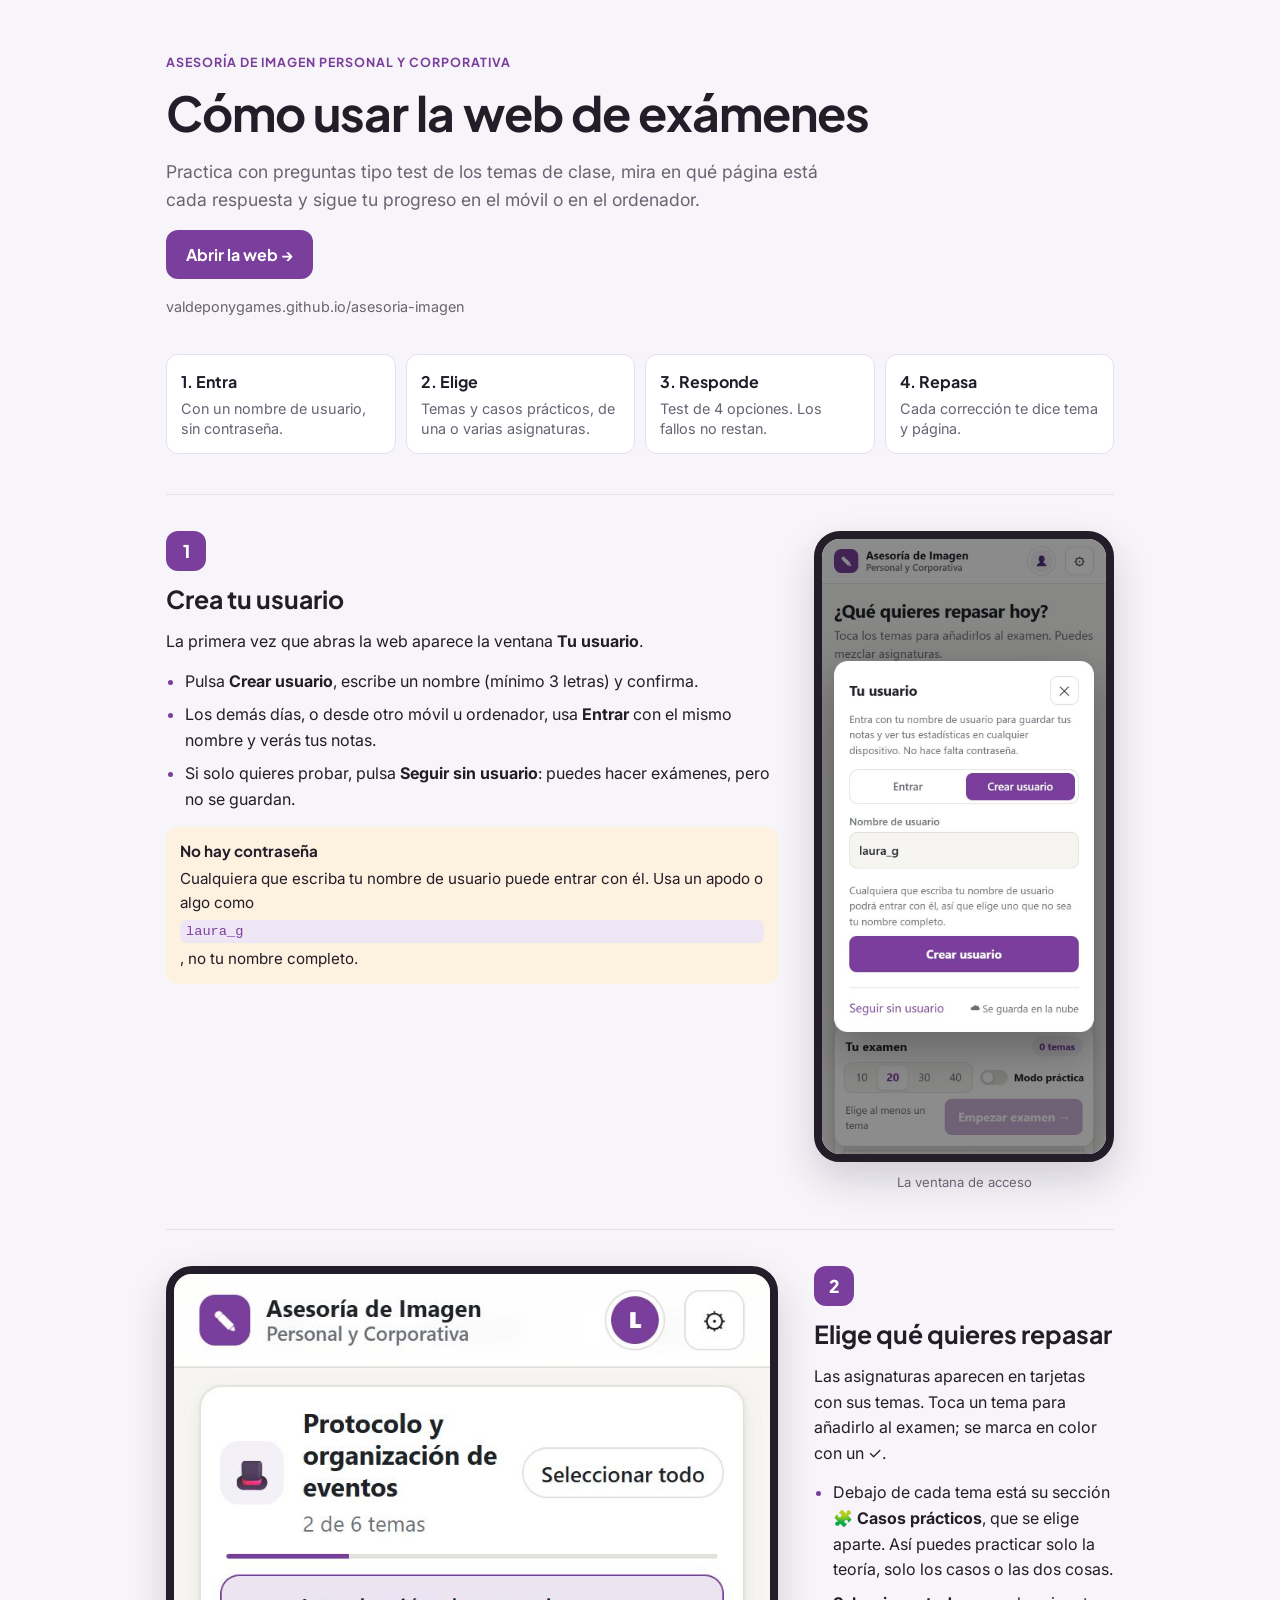
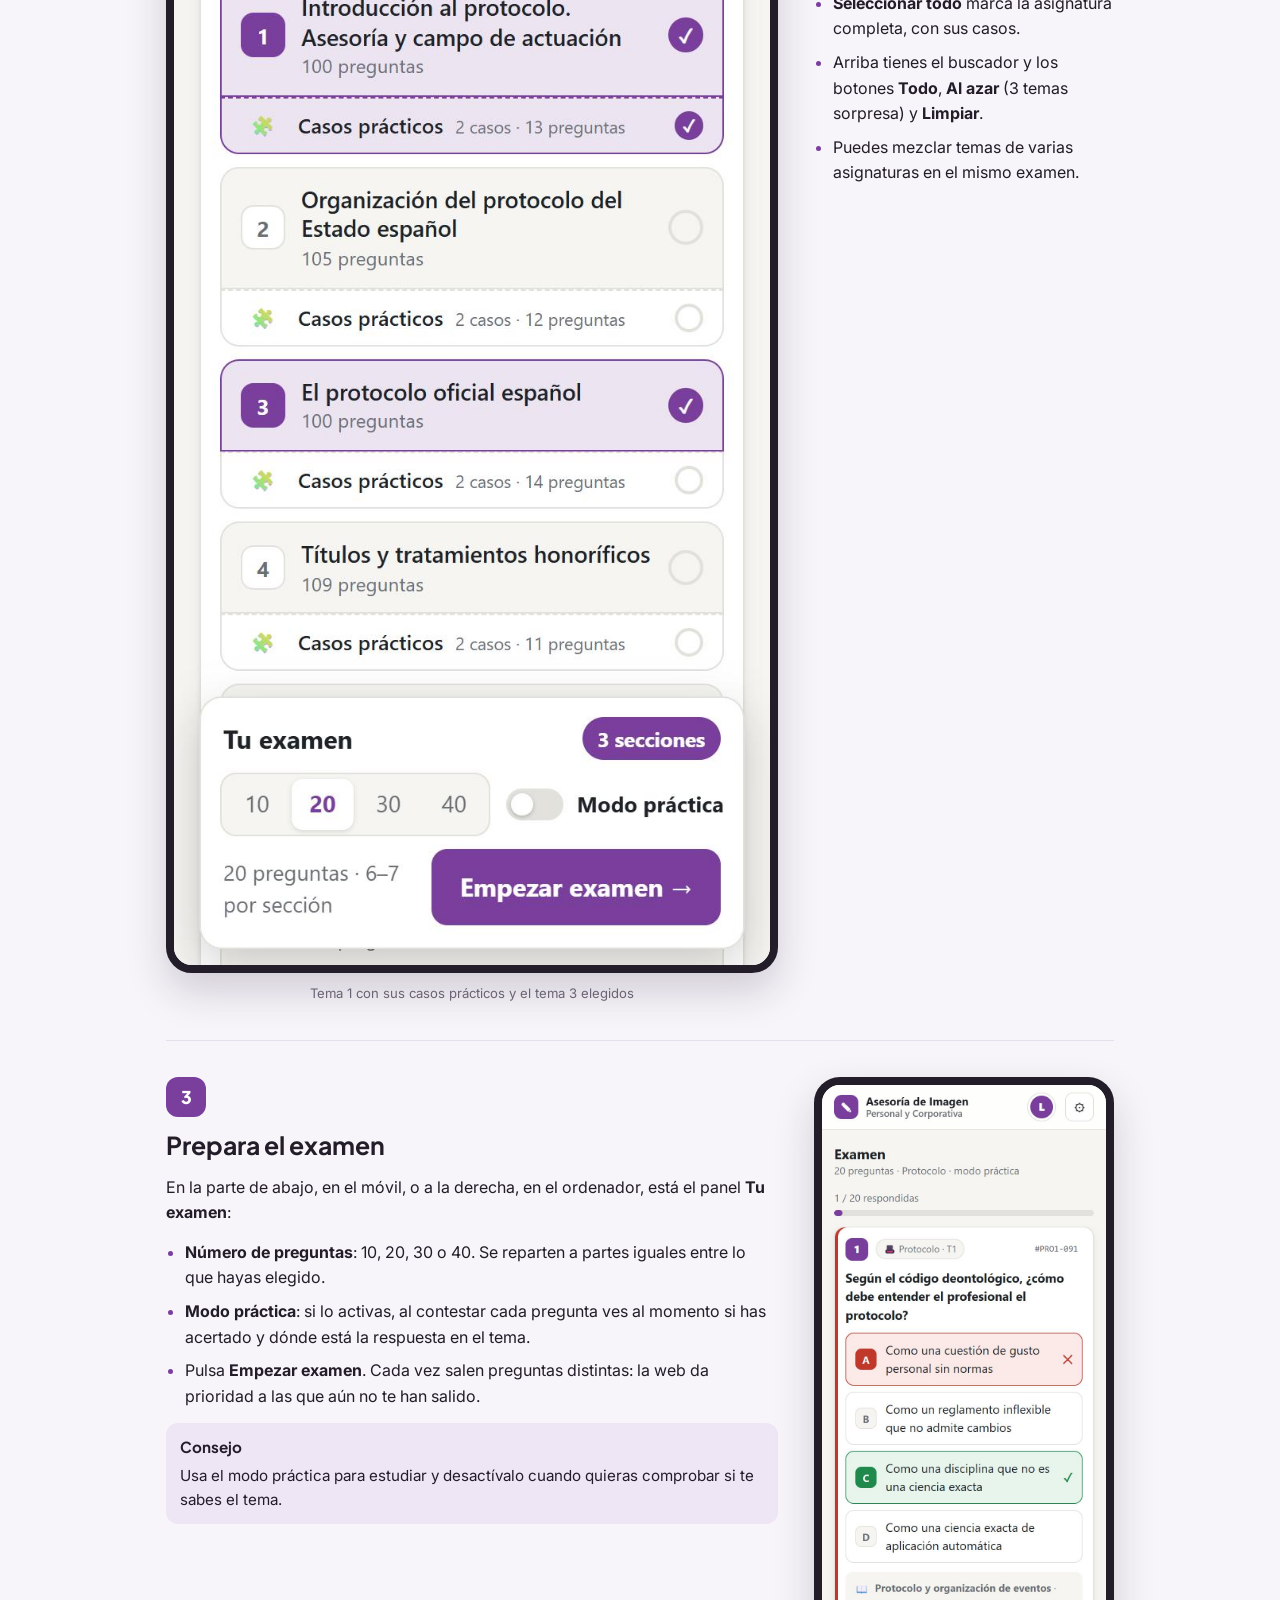
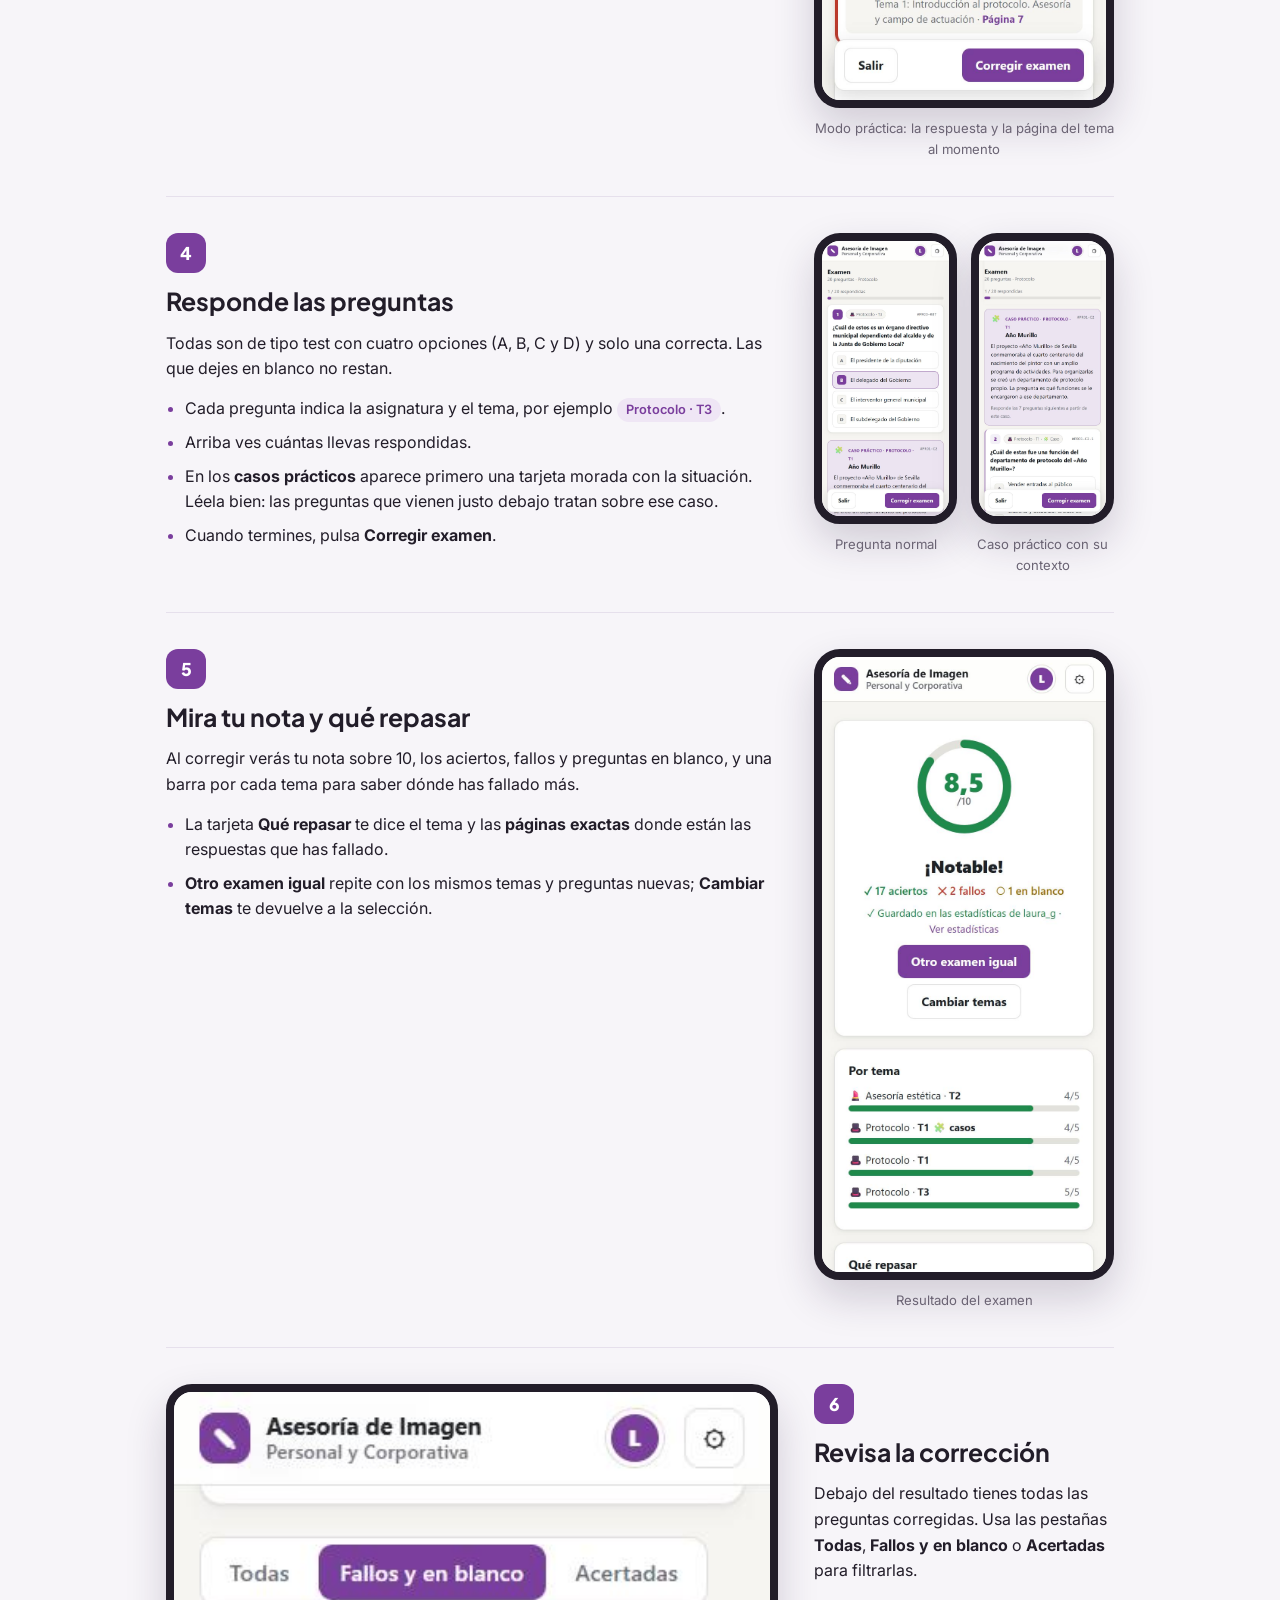
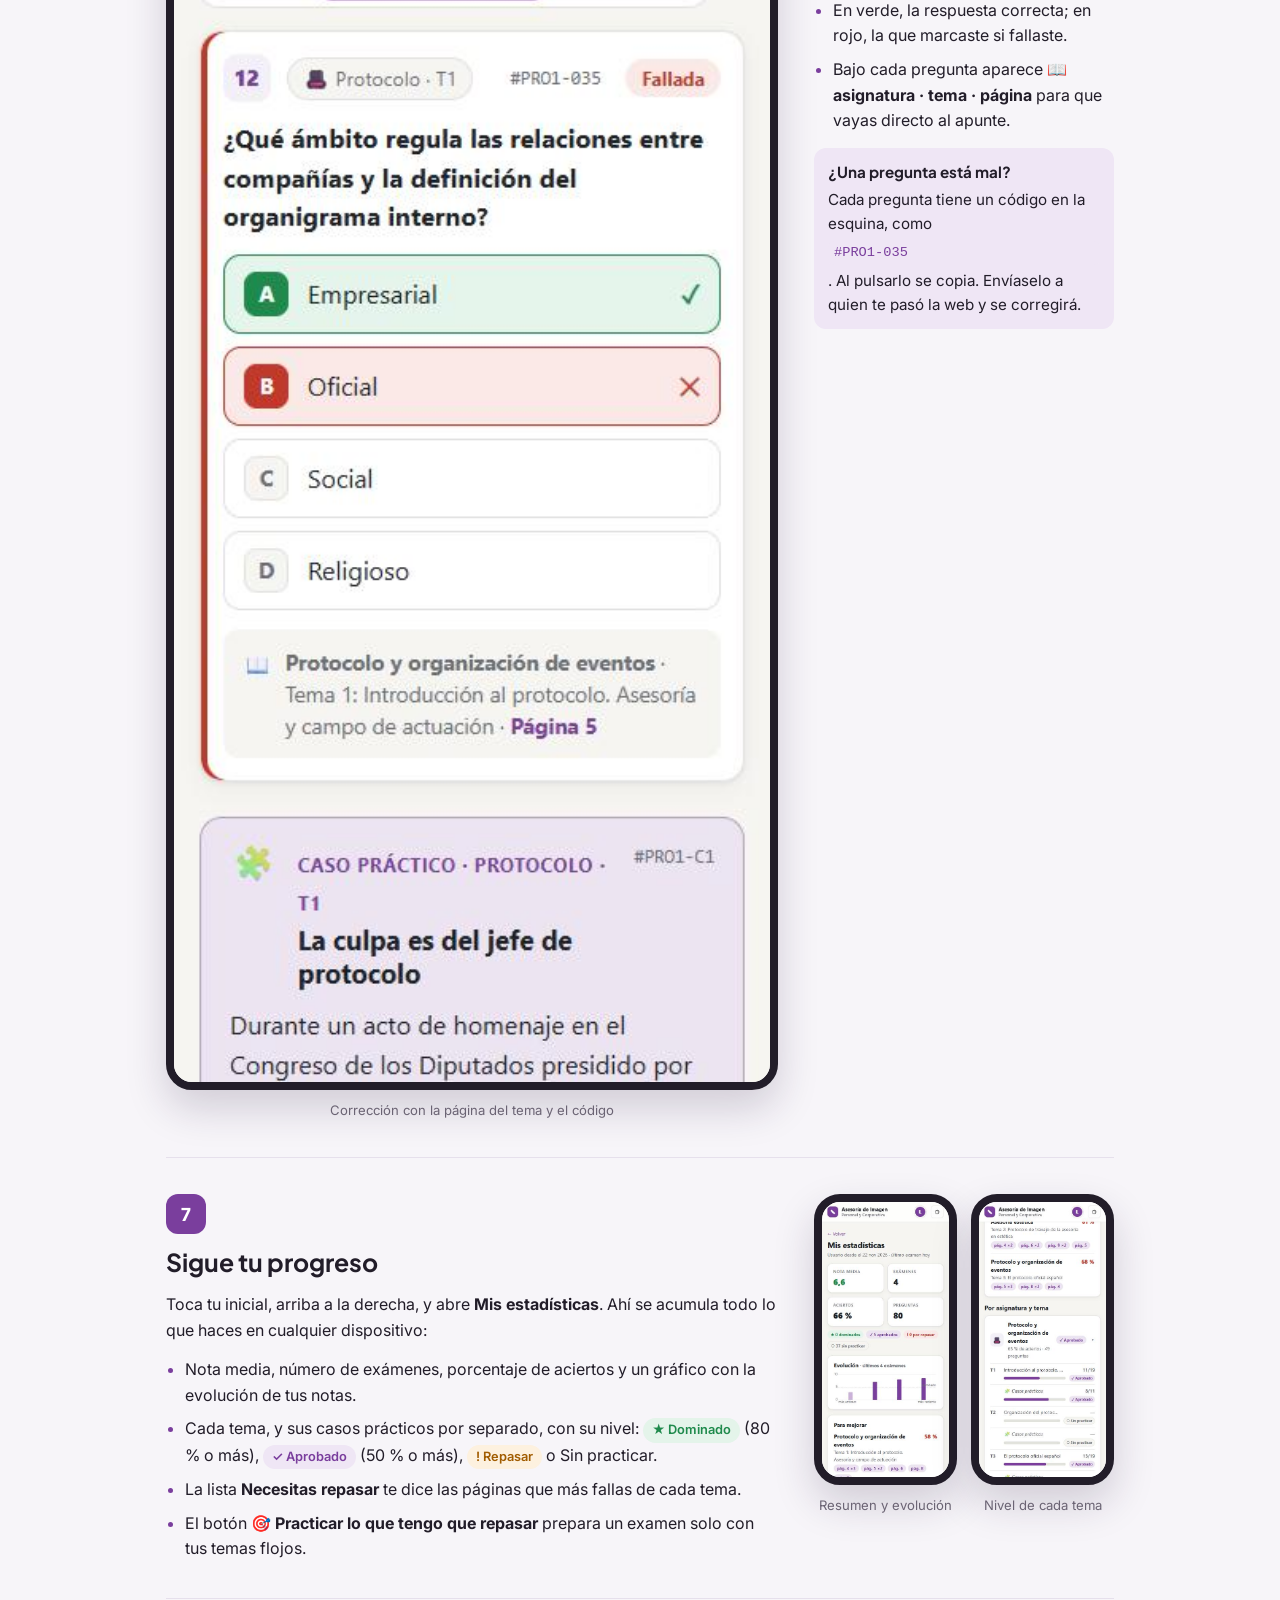
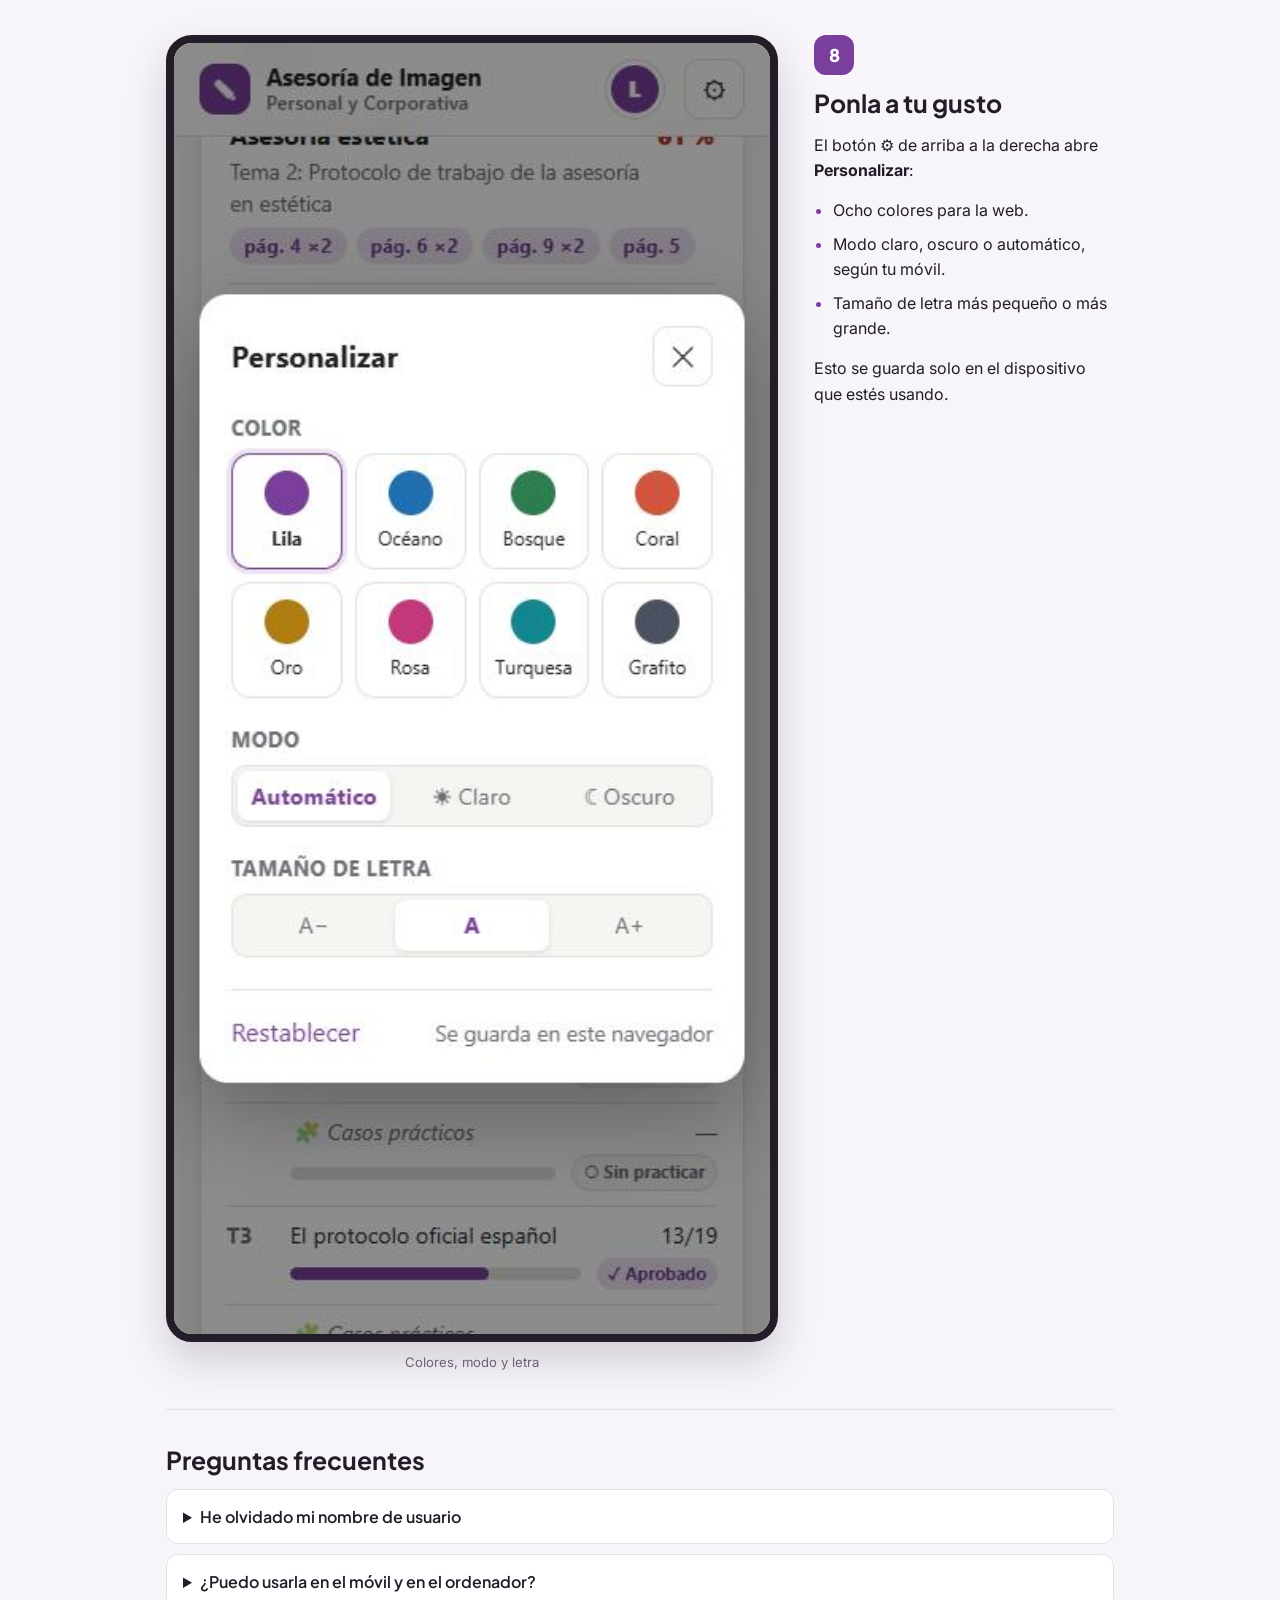
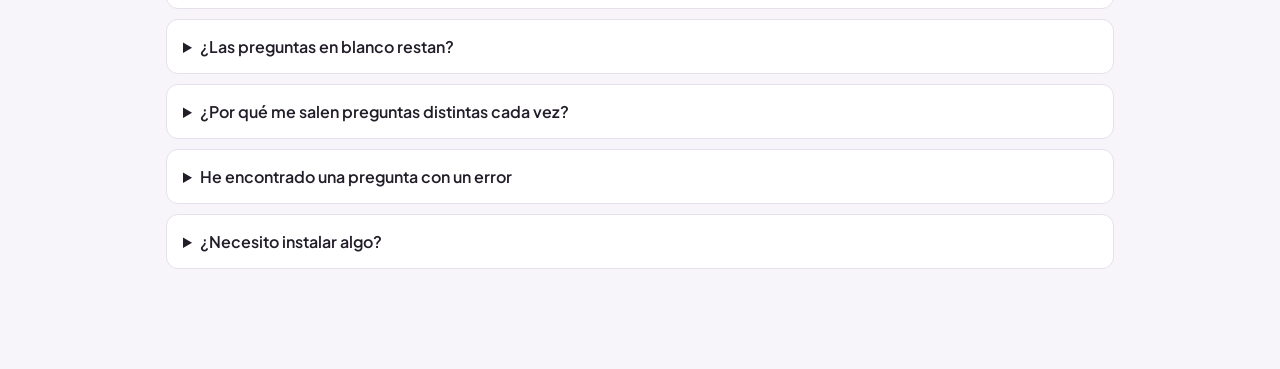
==== guia.html @ 7072085a "Añadir guía de uso para alumnos (guia.html) y botón de ayuda en la cabecera Co-Authored-By: Claude O" ====
<!doctype html>
<html lang="es">
<head>
<meta charset="utf-8">
<meta name="viewport" content="width=device-width, initial-scale=1, viewport-fit=cover">
<title>Guía de la web de exámenes</title>
<meta name="claude:viewport-fit-sides" content="cover">
<link rel="stylesheet" href="https://fonts.googleapis.com/css2?family=Plus+Jakarta+Sans:wght@600;700;800&family=Inter:wght@400;500;600&display=swap">
<style>
/* Guía paso a paso: texto a la izquierda, captura del móvil a la derecha; en móvil se apilan. */
:root {
  --bg: #f7f5f9; --card: #ffffff; --fg: #221d29; --muted: #6a6373; --line: #e6e0ec;
  --acc: #7a3e9d; --acc-soft: #efe6f5; --ok: #1f8a4c; --ok-soft: #e4f4ea; --warn: #a15c00; --warn-soft: #fdf1df;
  --display: "Plus Jakarta Sans", "Segoe UI", system-ui, sans-serif;
  --body: "Inter", "Segoe UI", system-ui, sans-serif;
}
@media (prefers-color-scheme: dark) { :root:not([data-theme="light"]) {
  --bg: #17141b; --card: #221e28; --fg: #ece8f1; --muted: #a59eae; --line: #36303e;
  --acc: #c99be6; --acc-soft: #33263d; --ok: #5cc78a; --ok-soft: #1d3326; --warn: #e8b25f; --warn-soft: #3a2e1c; color-scheme: dark; } }
:root[data-theme="dark"] {
  --bg: #17141b; --card: #221e28; --fg: #ece8f1; --muted: #a59eae; --line: #36303e;
  --acc: #c99be6; --acc-soft: #33263d; --ok: #5cc78a; --ok-soft: #1d3326; --warn: #e8b25f; --warn-soft: #3a2e1c; color-scheme: dark; }

* { box-sizing: border-box; }
body { background: var(--bg); color: var(--fg); font: 16px/1.6 var(--body); }
.wrap { max-width: 980px; margin: 0 auto; padding-left: max(16px, env(safe-area-inset-left, 0px)); padding-right: max(16px, env(safe-area-inset-right, 0px)); padding-block: 0 56px; }
h1, h2, h3 { font-family: var(--display); line-height: 1.2; margin: 0; text-wrap: balance; }
p { margin: 0; }
a { color: var(--acc); }

.hero { padding-block: 48px 28px; display: grid; gap: 16px; }
.kicker { font: 700 .78rem/1 var(--display); letter-spacing: .08em; text-transform: uppercase; color: var(--acc); }
.hero h1 { font-size: clamp(2rem, 5vw, 3rem); letter-spacing: -.02em; }
.hero p { font-size: 1.1rem; color: var(--muted); max-width: 60ch; }
.go { display: inline-flex; align-items: center; gap: 10px; background: var(--acc); color: var(--card); text-decoration: none; font: 700 1rem var(--display);
  padding: 14px 20px; border-radius: 12px; width: fit-content; }
.go:focus-visible { outline: 3px solid var(--fg); outline-offset: 3px; }
.url { font-size: .9rem; color: var(--muted); word-break: break-all; }

.resumen { display: grid; grid-template-columns: repeat(4, minmax(0, 1fr)); gap: 10px; margin-block: 8px 40px; }
.resumen div { background: var(--card); border: 1px solid var(--line); border-radius: 12px; padding: 14px; display: grid; gap: 4px; }
.resumen b { font-family: var(--display); }
.resumen span { color: var(--muted); font-size: .9rem; line-height: 1.4; }

.paso { display: grid; grid-template-columns: minmax(0, 1fr) 300px; gap: 36px; align-items: start; padding-block: 36px; border-top: 1px solid var(--line); }
.paso:nth-of-type(even) .shot { order: -1; }
.paso.sin-img { grid-template-columns: minmax(0, 1fr); }
.txt { display: grid; gap: 14px; max-width: 62ch; }
.num { width: 40px; height: 40px; border-radius: 12px; display: grid; place-items: center; background: var(--acc); color: var(--card); font: 800 1.1rem var(--display); }
.txt h2 { font-size: 1.55rem; }
.txt ul { margin: 0; padding-left: 1.2em; display: grid; gap: 8px; }
.txt li::marker { color: var(--acc); }
.shot { margin: 0; }
.shot img { display: block; width: 100%; border-radius: 26px; border: 8px solid var(--fg); box-shadow: 0 18px 40px rgba(40, 20, 60, .18); background: var(--card); }
.shot figcaption { font-size: .82rem; color: var(--muted); text-align: center; margin-top: 10px; }
.par { display: grid; grid-template-columns: 1fr 1fr; gap: 14px; }

.nota { border-radius: 12px; padding: 12px 14px; font-size: .95rem; display: grid; gap: 4px; }
.nota.tip { background: var(--acc-soft); }
.nota.ojo { background: var(--warn-soft); }
.nota b { font-family: var(--display); }
.k { font-family: ui-monospace, Consolas, monospace; background: var(--acc-soft); color: var(--acc); padding: 1px 6px; border-radius: 6px; font-size: .9em; white-space: nowrap; }
.chip { display: inline-block; font-size: .8rem; font-weight: 600; padding: 2px 9px; border-radius: 99px; white-space: nowrap; }
.c-ok { background: var(--ok-soft); color: var(--ok); }
.c-acc { background: var(--acc-soft); color: var(--acc); }
.c-warn { background: var(--warn-soft); color: var(--warn); }

.faq { display: grid; gap: 10px; }
.faq details { background: var(--card); border: 1px solid var(--line); border-radius: 12px; padding: 4px 16px; }
.faq summary { cursor: pointer; font: 600 1rem var(--display); padding-block: 12px; }
.faq details p { padding-bottom: 14px; color: var(--muted); }

@media (max-width: 760px) {
  .resumen { grid-template-columns: repeat(2, minmax(0, 1fr)); }
  .paso { grid-template-columns: minmax(0, 1fr); gap: 20px; }
  .paso:nth-of-type(even) .shot { order: 0; }
  .shot { max-width: 300px; justify-self: center; width: 100%; }
  .par { grid-template-columns: 1fr; }
}
@media (prefers-reduced-motion: reduce) { * { scroll-behavior: auto; } }
</style>

</head>
<body>
<div class="wrap">
  <header class="hero">
    <span class="kicker">Asesoría de Imagen Personal y Corporativa</span>
    <h1>Cómo usar la web de exámenes</h1>
    <p>Practica con preguntas tipo test de los temas de clase, mira en qué página está cada respuesta y sigue tu progreso en el móvil o en el ordenador.</p>
    <a class="go" href="./">Abrir la web →</a>
    <span class="url">valdeponygames.github.io/asesoria-imagen</span>
  </header>

  <div class="resumen">
    <div><b>1. Entra</b><span>Con un nombre de usuario, sin contraseña.</span></div>
    <div><b>2. Elige</b><span>Temas y casos prácticos, de una o varias asignaturas.</span></div>
    <div><b>3. Responde</b><span>Test de 4 opciones. Los fallos no restan.</span></div>
    <div><b>4. Repasa</b><span>Cada corrección te dice tema y página.</span></div>
  </div>

  <section class="paso">
    <div class="txt">
      <span class="num">1</span>
      <h2>Crea tu usuario</h2>
      <p>La primera vez que abras la web aparece la ventana <b>Tu usuario</b>.</p>
      <ul>
        <li>Pulsa <b>Crear usuario</b>, escribe un nombre (mínimo 3 letras) y confirma.</li>
        <li>Los demás días, o desde otro móvil u ordenador, usa <b>Entrar</b> con el mismo nombre y verás tus notas.</li>
        <li>Si solo quieres probar, pulsa <b>Seguir sin usuario</b>: puedes hacer exámenes, pero no se guardan.</li>
      </ul>
      <div class="nota ojo"><b>No hay contraseña</b>Cualquiera que escriba tu nombre de usuario puede entrar con él. Usa un apodo o algo como <span class="k">laura_g</span>, no tu nombre completo.</div>
    </div>
    <figure class="shot"><img src="[data-uri]" alt="Ventana para crear el usuario"><figcaption>La ventana de acceso</figcaption></figure>
  </section>

  <section class="paso">
    <div class="txt">
      <span class="num">2</span>
      <h2>Elige qué quieres repasar</h2>
      <p>Las asignaturas aparecen en tarjetas con sus temas. Toca un tema para añadirlo al examen; se marca en color con un ✓.</p>
      <ul>
        <li>Debajo de cada tema está su sección <b>🧩 Casos prácticos</b>, que se elige aparte. Así puedes practicar solo la teoría, solo los casos o las dos cosas.</li>
        <li><b>Seleccionar todo</b> marca la asignatura completa, con sus casos.</li>
        <li>Arriba tienes el buscador y los botones <b>Todo</b>, <b>Al azar</b> (3 temas sorpresa) y <b>Limpiar</b>.</li>
        <li>Puedes mezclar temas de varias asignaturas en el mismo examen.</li>
      </ul>
    </div>
    <figure class="shot"><img src="[data-uri]" alt="Selección de temas y casos prácticos"><figcaption>Tema 1 con sus casos prácticos y el tema 3 elegidos</figcaption></figure>
  </section>

  <section class="paso">
    <div class="txt">
      <span class="num">3</span>
      <h2>Prepara el examen</h2>
      <p>En la parte de abajo, en el móvil, o a la derecha, en el ordenador, está el panel <b>Tu examen</b>:</p>
      <ul>
        <li><b>Número de preguntas</b>: 10, 20, 30 o 40. Se reparten a partes iguales entre lo que hayas elegido.</li>
        <li><b>Modo práctica</b>: si lo activas, al contestar cada pregunta ves al momento si has acertado y dónde está la respuesta en el tema.</li>
        <li>Pulsa <b>Empezar examen</b>. Cada vez salen preguntas distintas: la web da prioridad a las que aún no te han salido.</li>
      </ul>
      <div class="nota tip"><b>Consejo</b>Usa el modo práctica para estudiar y desactívalo cuando quieras comprobar si te sabes el tema.</div>
    </div>
    <figure class="shot"><img src="[data-uri]" alt="Pregunta en modo práctica con la respuesta correcta marcada"><figcaption>Modo práctica: la respuesta y la página del tema al momento</figcaption></figure>
  </section>

  <section class="paso">
    <div class="txt">
      <span class="num">4</span>
      <h2>Responde las preguntas</h2>
      <p>Todas son de tipo test con cuatro opciones (A, B, C y D) y solo una correcta. Las que dejes en blanco no restan.</p>
      <ul>
        <li>Cada pregunta indica la asignatura y el tema, por ejemplo <span class="chip c-acc">Protocolo · T3</span>.</li>
        <li>Arriba ves cuántas llevas respondidas.</li>
        <li>En los <b>casos prácticos</b> aparece primero una tarjeta morada con la situación. Léela bien: las preguntas que vienen justo debajo tratan sobre ese caso.</li>
        <li>Cuando termines, pulsa <b>Corregir examen</b>.</li>
      </ul>
    </div>
    <div class="par">
      <figure class="shot"><img src="[data-uri]" alt="Pregunta de examen con sus cuatro opciones"><figcaption>Pregunta normal</figcaption></figure>
      <figure class="shot"><img src="[data-uri]" alt="Tarjeta con el contexto de un caso práctico"><figcaption>Caso práctico con su contexto</figcaption></figure>
    </div>
  </section>

  <section class="paso">
    <div class="txt">
      <span class="num">5</span>
      <h2>Mira tu nota y qué repasar</h2>
      <p>Al corregir verás tu nota sobre 10, los aciertos, fallos y preguntas en blanco, y una barra por cada tema para saber dónde has fallado más.</p>
      <ul>
        <li>La tarjeta <b>Qué repasar</b> te dice el tema y las <b>páginas exactas</b> donde están las respuestas que has fallado.</li>
        <li><b>Otro examen igual</b> repite con los mismos temas y preguntas nuevas; <b>Cambiar temas</b> te devuelve a la selección.</li>
      </ul>
    </div>
    <figure class="shot"><img src="[data-uri]" alt="Pantalla de resultados con la nota y el desglose por tema"><figcaption>Resultado del examen</figcaption></figure>
  </section>

  <section class="paso">
    <div class="txt">
      <span class="num">6</span>
      <h2>Revisa la corrección</h2>
      <p>Debajo del resultado tienes todas las preguntas corregidas. Usa las pestañas <b>Todas</b>, <b>Fallos y en blanco</b> o <b>Acertadas</b> para filtrarlas.</p>
      <ul>
        <li>En verde, la respuesta correcta; en rojo, la que marcaste si fallaste.</li>
        <li>Bajo cada pregunta aparece <b>📖 asignatura · tema · página</b> para que vayas directo al apunte.</li>
      </ul>
      <div class="nota tip"><b>¿Una pregunta está mal?</b>Cada pregunta tiene un código en la esquina, como <span class="k">#PRO1-035</span>. Al pulsarlo se copia. Envíaselo a quien te pasó la web y se corregirá.</div>
    </div>
    <figure class="shot"><img src="[data-uri]" alt="Pregunta corregida con la página del tema y su código"><figcaption>Corrección con la página del tema y el código</figcaption></figure>
  </section>

  <section class="paso">
    <div class="txt">
      <span class="num">7</span>
      <h2>Sigue tu progreso</h2>
      <p>Toca tu inicial, arriba a la derecha, y abre <b>Mis estadísticas</b>. Ahí se acumula todo lo que haces en cualquier dispositivo:</p>
      <ul>
        <li>Nota media, número de exámenes, porcentaje de aciertos y un gráfico con la evolución de tus notas.</li>
        <li>Cada tema, y sus casos prácticos por separado, con su nivel: <span class="chip c-ok">★ Dominado</span> (80 % o más), <span class="chip c-acc">✓ Aprobado</span> (50 % o más), <span class="chip c-warn">! Repasar</span> o Sin practicar.</li>
        <li>La lista <b>Necesitas repasar</b> te dice las páginas que más fallas de cada tema.</li>
        <li>El botón <b>🎯 Practicar lo que tengo que repasar</b> prepara un examen solo con tus temas flojos.</li>
      </ul>
    </div>
    <div class="par">
      <figure class="shot"><img src="[data-uri]" alt="Resumen de estadísticas con nota media y evolución"><figcaption>Resumen y evolución</figcaption></figure>
      <figure class="shot"><img src="[data-uri]" alt="Estadísticas por asignatura y tema"><figcaption>Nivel de cada tema</figcaption></figure>
    </div>
  </section>

  <section class="paso">
    <div class="txt">
      <span class="num">8</span>
      <h2>Ponla a tu gusto</h2>
      <p>El botón <b>⚙</b> de arriba a la derecha abre <b>Personalizar</b>:</p>
      <ul>
        <li>Ocho colores para la web.</li>
        <li>Modo claro, oscuro o automático, según tu móvil.</li>
        <li>Tamaño de letra más pequeño o más grande.</li>
      </ul>
      <p>Esto se guarda solo en el dispositivo que estés usando.</p>
    </div>
    <figure class="shot"><img src="[data-uri]" alt="Ventana de personalización con colores, modo y tamaño de letra"><figcaption>Colores, modo y letra</figcaption></figure>
  </section>

  <section class="paso sin-img">
    <div class="txt" style="max-width: none">
      <h2>Preguntas frecuentes</h2>
      <div class="faq">
        <details><summary>He olvidado mi nombre de usuario</summary><p>Prueba con las variantes que suelas usar en <b>Entrar</b>. No importan las mayúsculas ni las tildes. Si no lo encuentras, crea uno nuevo y apúntalo.</p></details>
        <details><summary>¿Puedo usarla en el móvil y en el ordenador?</summary><p>Sí. Entra con el mismo nombre de usuario en los dos y verás las mismas estadísticas. Lo único que no se comparte es la personalización de colores y letra.</p></details>
        <details><summary>¿Las preguntas en blanco restan?</summary><p>No. Ni las falladas ni las que dejas en blanco restan: la nota es el número de aciertos sobre el total, pasado a una nota sobre 10.</p></details>
        <details><summary>¿Por qué me salen preguntas distintas cada vez?</summary><p>Cada tema tiene un banco de al menos 100 preguntas, más sus casos prácticos. La web elige primero las que todavía no te han salido.</p></details>
        <details><summary>He encontrado una pregunta con un error</summary><p>Pulsa el código que aparece en la esquina de la pregunta, por ejemplo <span class="k">#EST2-014</span>, para copiarlo, y envíaselo a quien te pasó la web indicando qué está mal.</p></details>
        <details><summary>¿Necesito instalar algo?</summary><p>No. Es una página web: ábrela en el navegador. Si quieres tenerla a mano, añádela a la pantalla de inicio desde el menú del navegador.</p></details>
      </div>
    </div>
  </section>
</div>

</body>
</html>
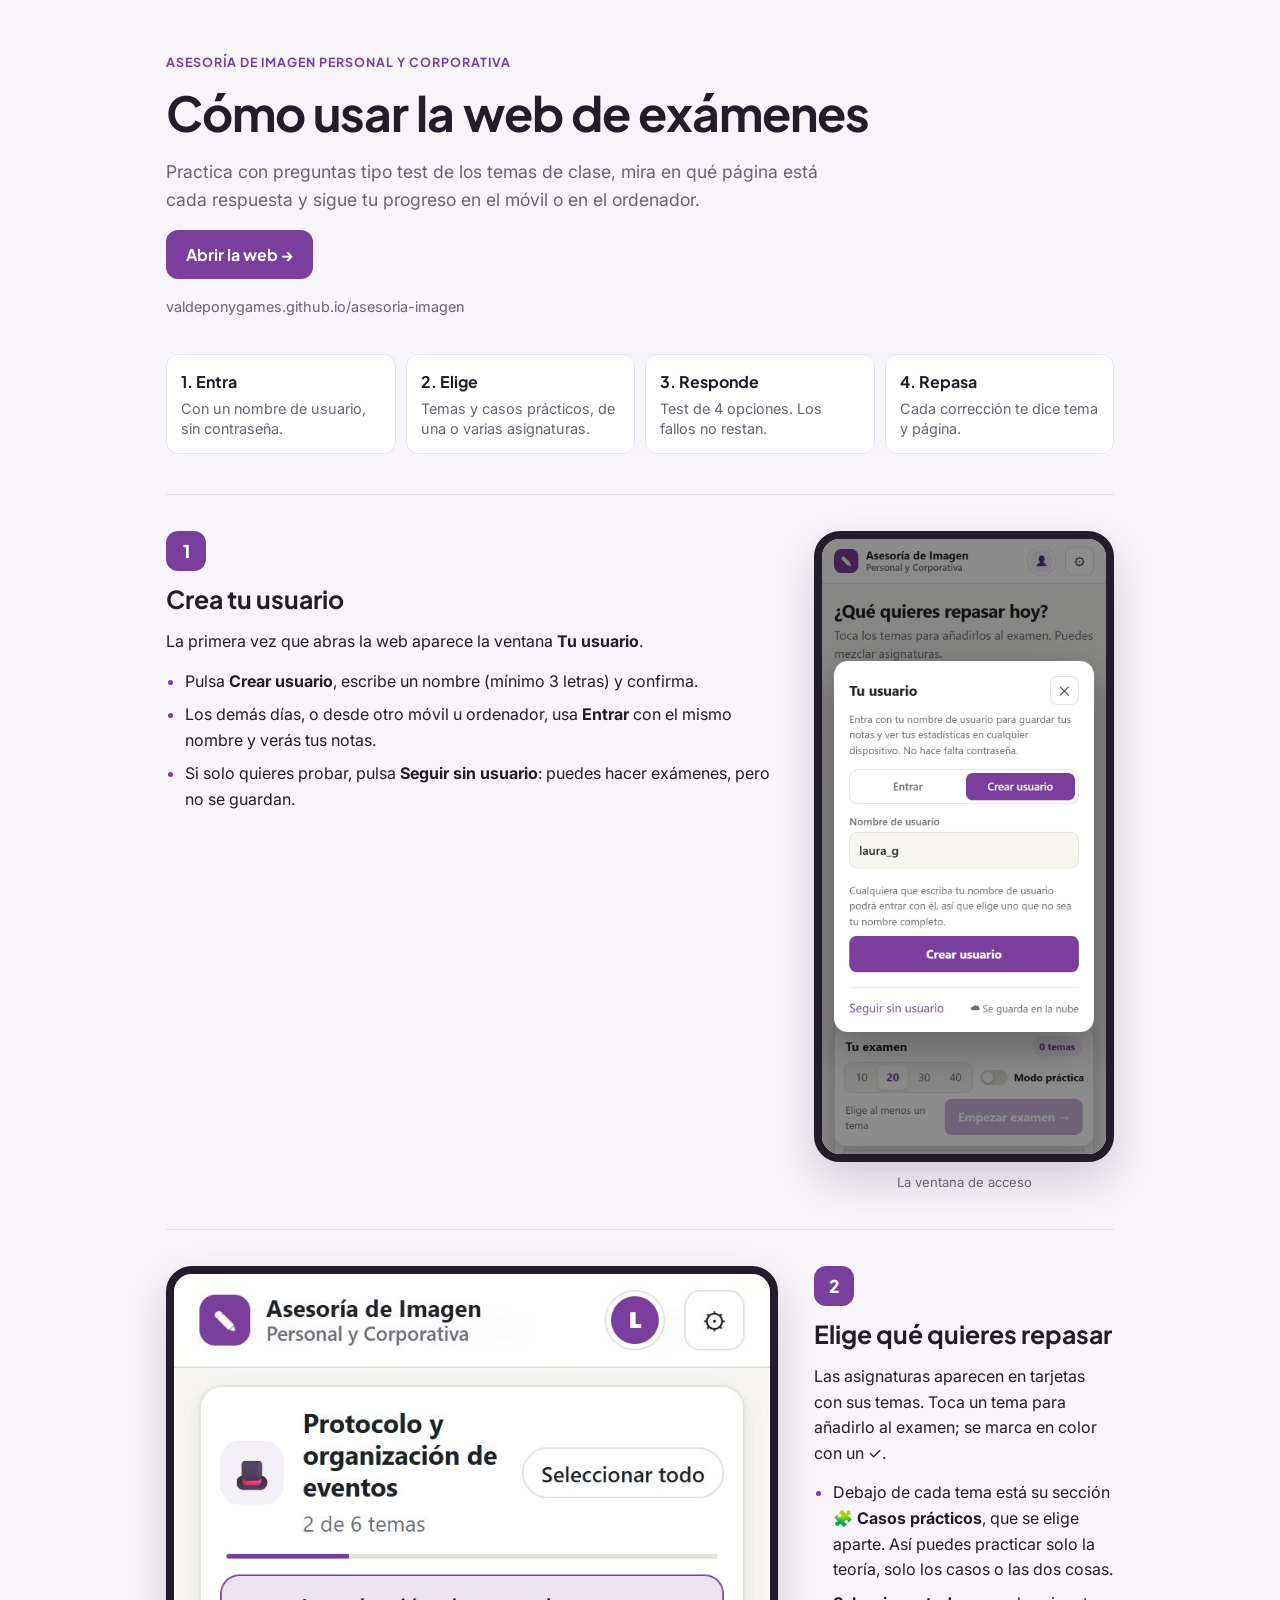
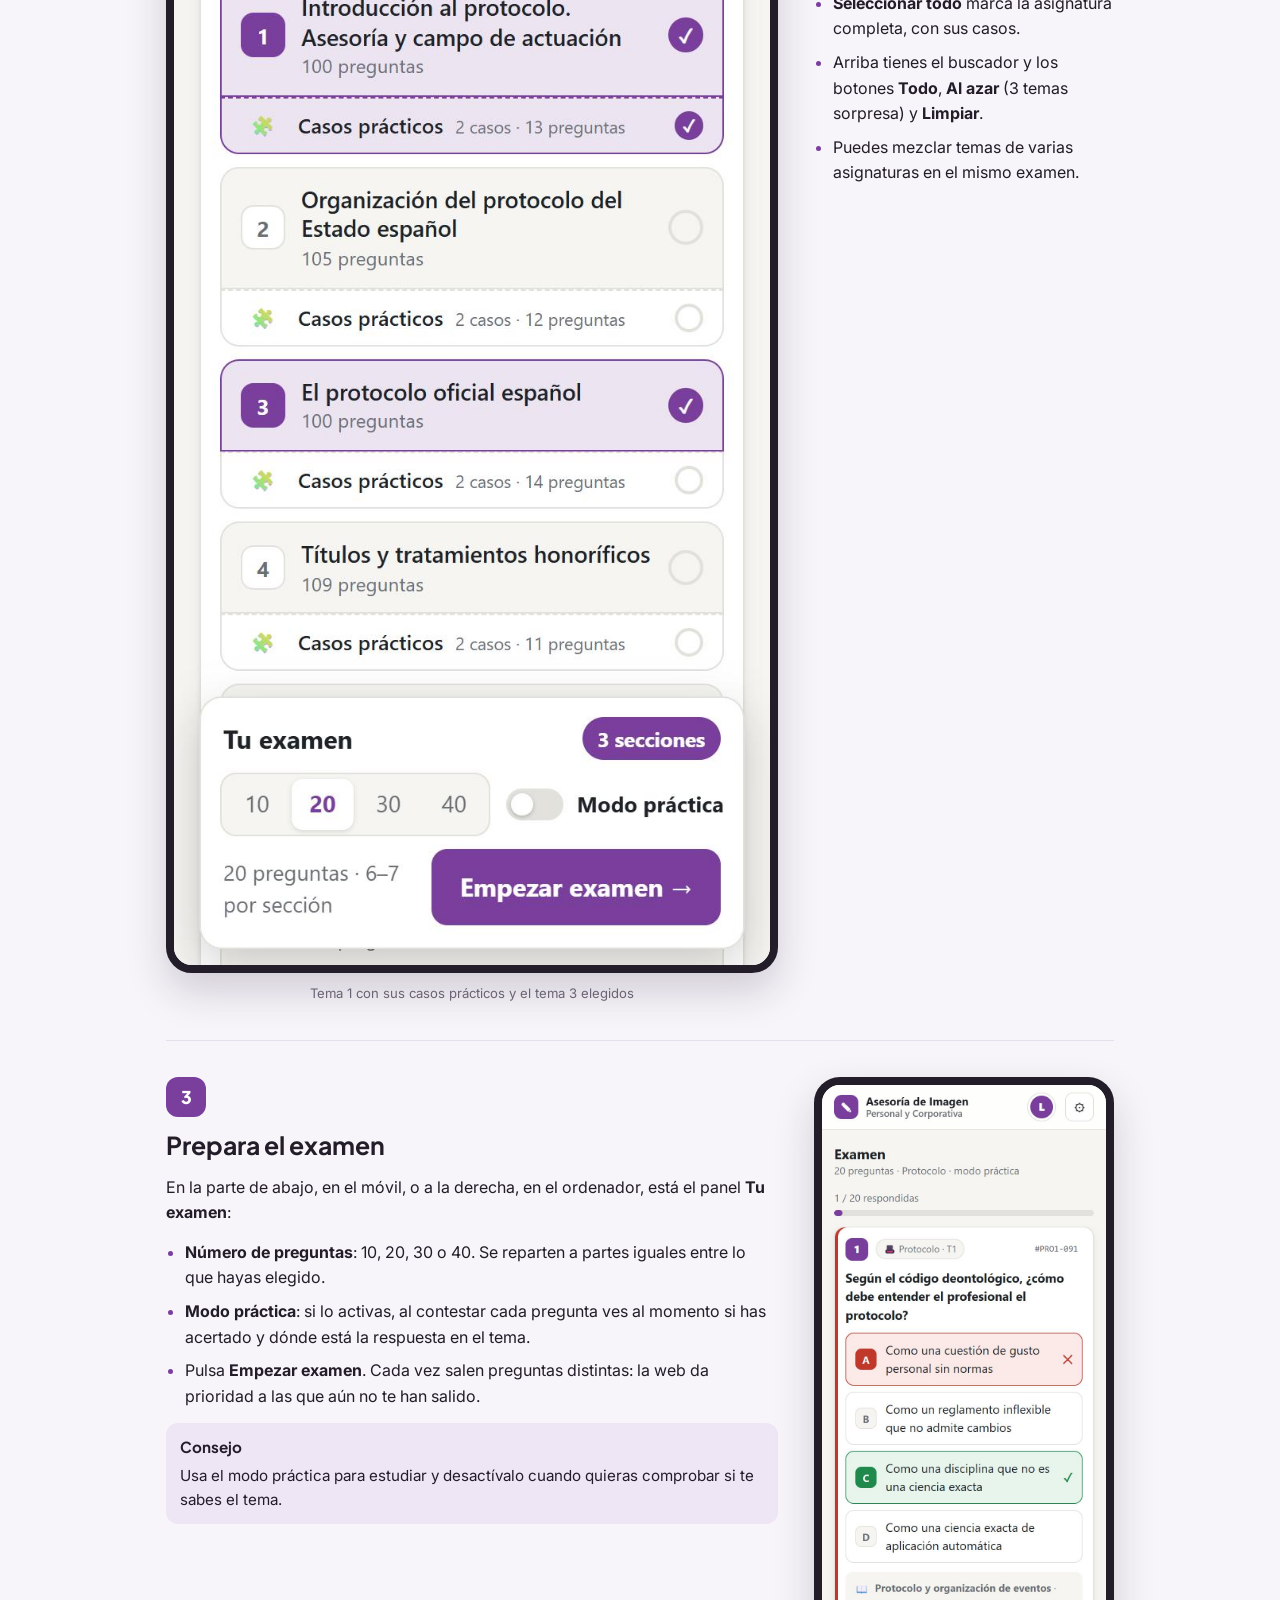
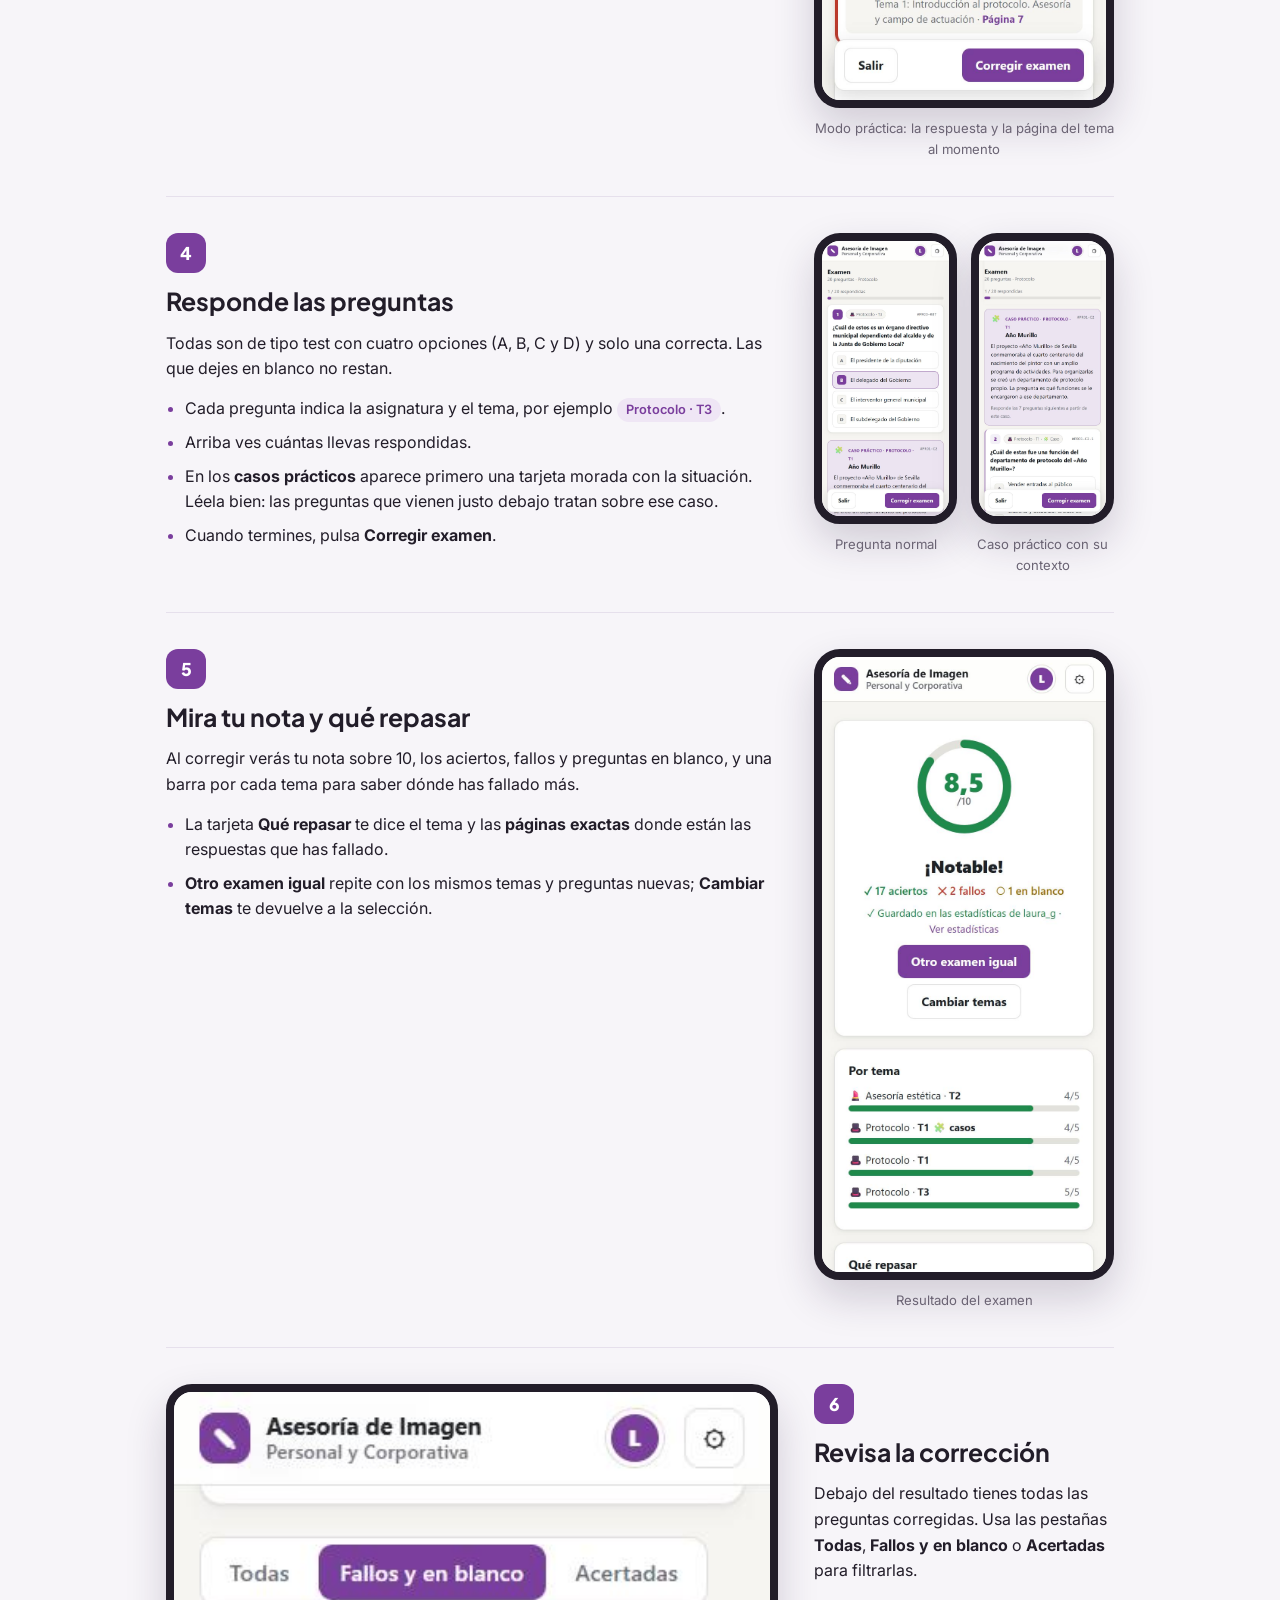
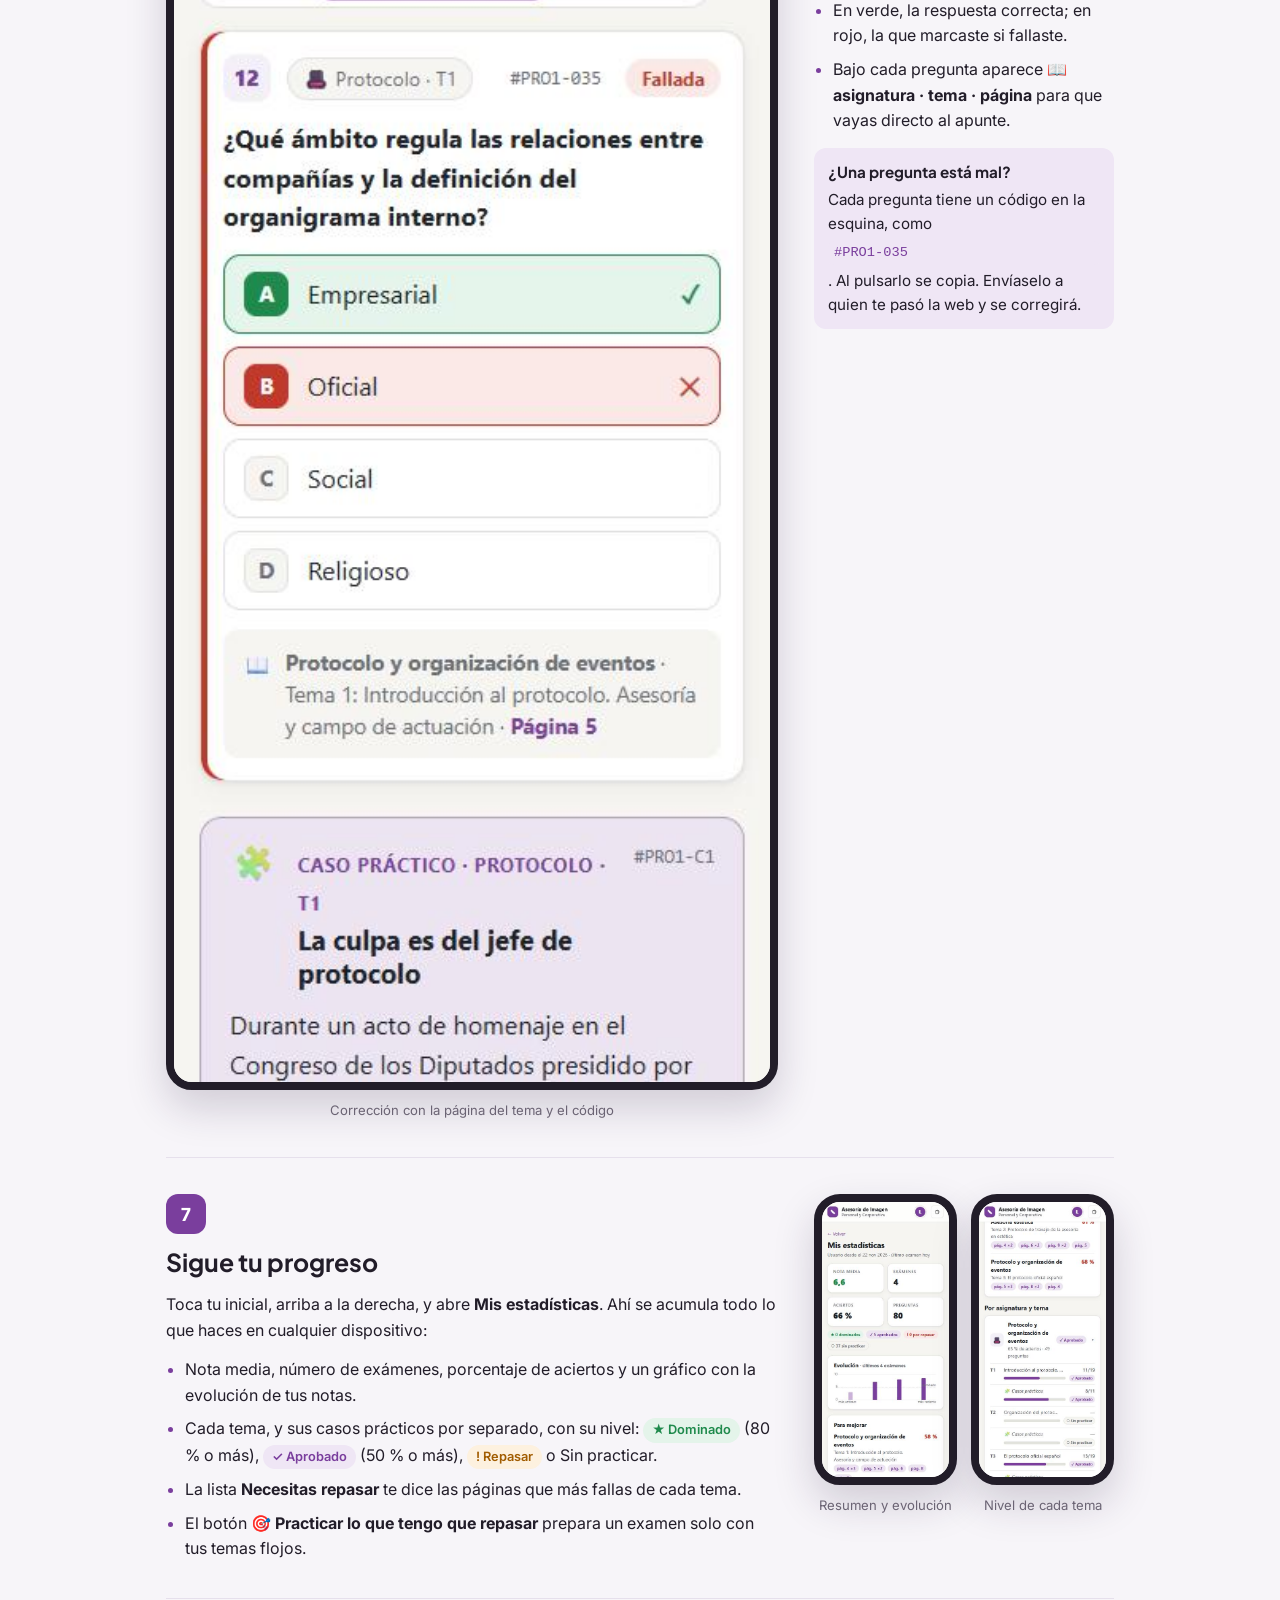
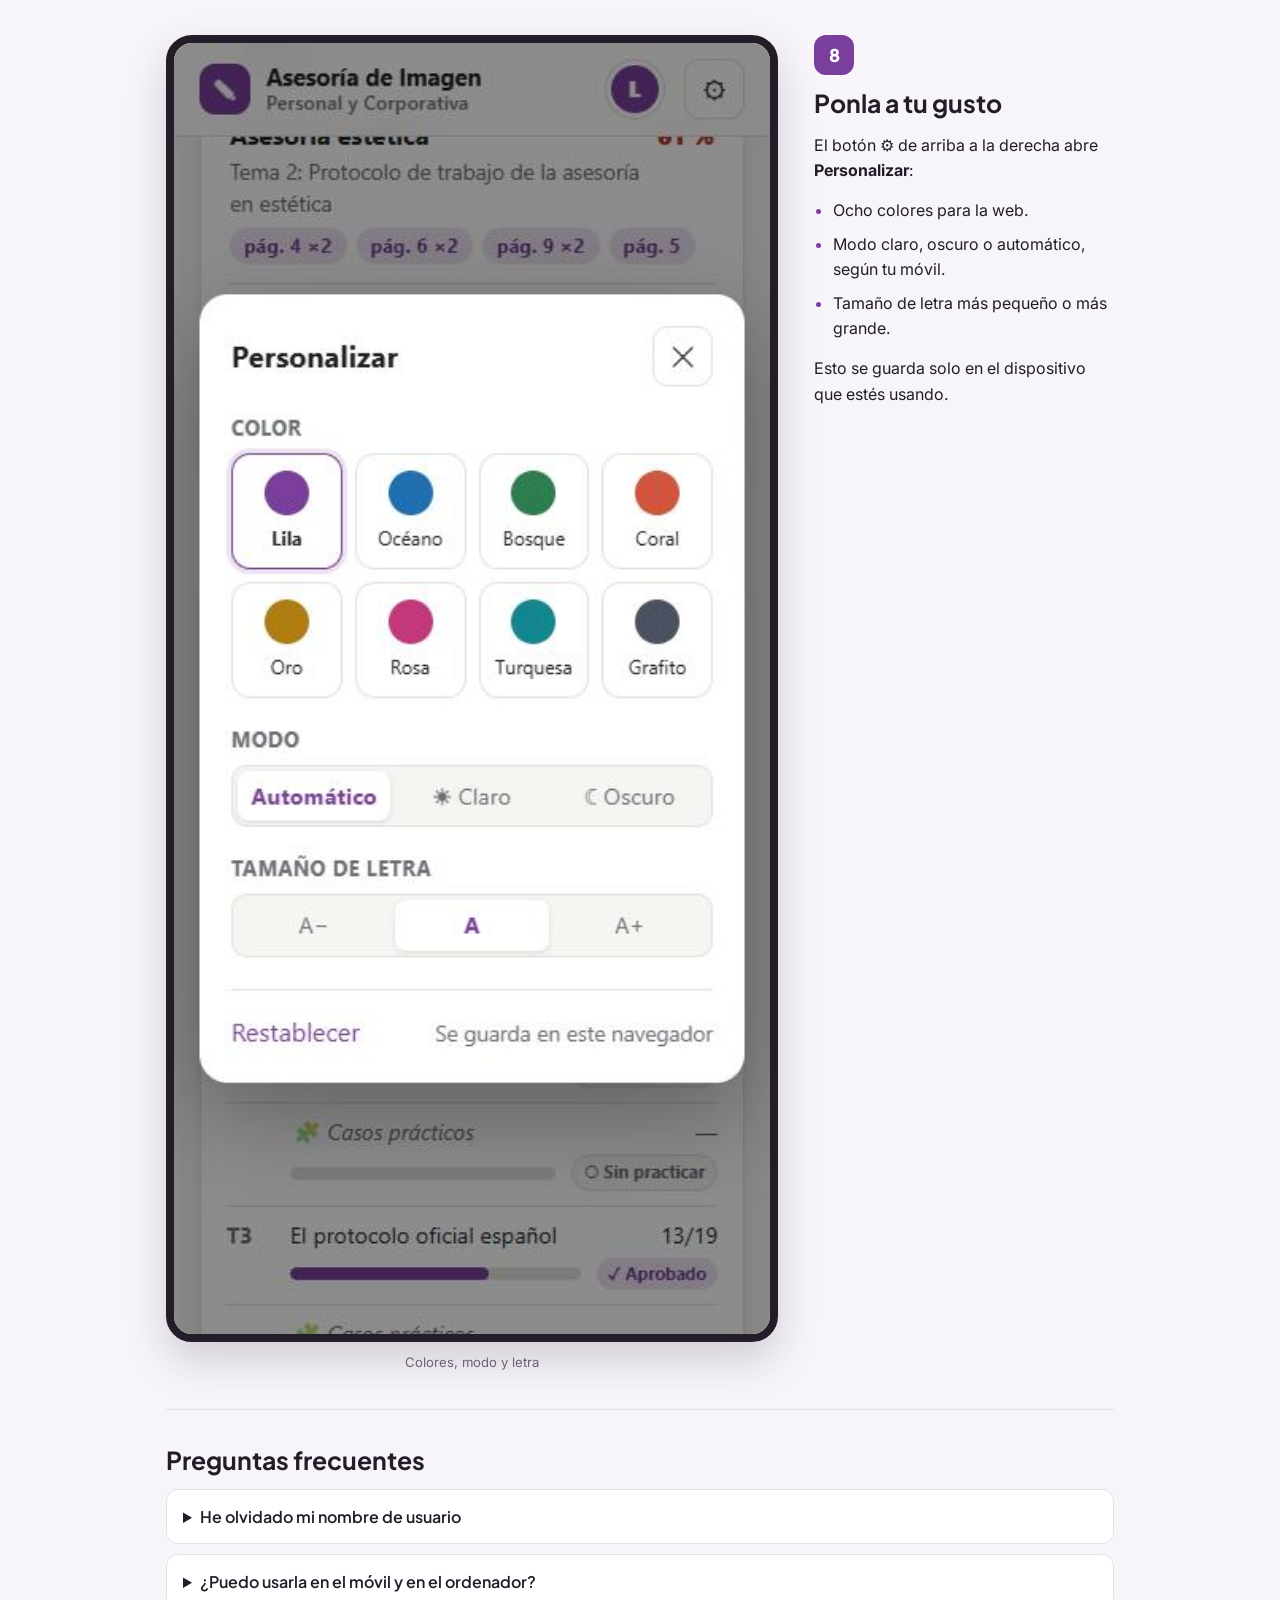
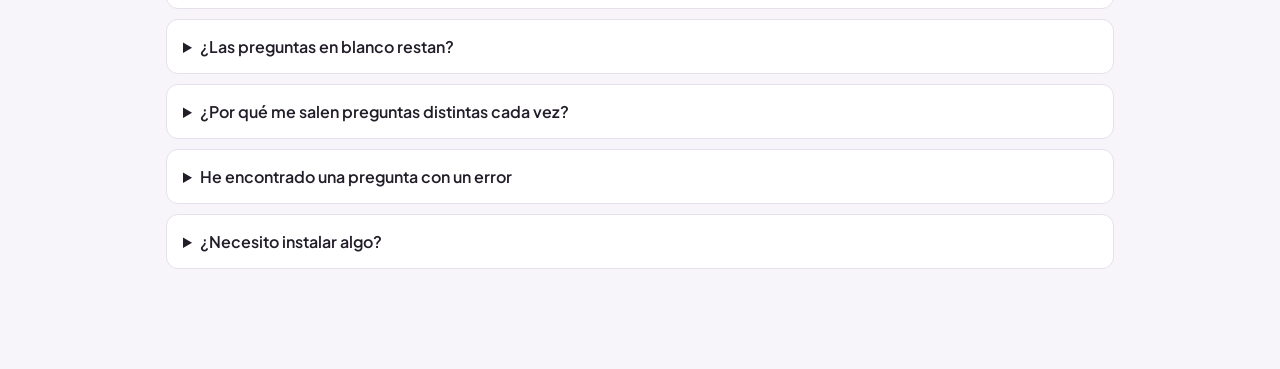
==== commit 2dbe411f: "Guía: quitar el aviso de la contraseña Co-Authored-By: Claude Opus 5.5 <noreply@anthropic.com>" ====
--- a/guia.html
+++ b/guia.html
@@ -108,7 +108,6 @@
         <li>Los demás días, o desde otro móvil u ordenador, usa <b>Entrar</b> con el mismo nombre y verás tus notas.</li>
         <li>Si solo quieres probar, pulsa <b>Seguir sin usuario</b>: puedes hacer exámenes, pero no se guardan.</li>
       </ul>
-      <div class="nota ojo"><b>No hay contraseña</b>Cualquiera que escriba tu nombre de usuario puede entrar con él. Usa un apodo o algo como <span class="k">laura_g</span>, no tu nombre completo.</div>
     </div>
     <figure class="shot"><img src="[data-uri]" alt="Ventana para crear el usuario"><figcaption>La ventana de acceso</figcaption></figure>
   </section>
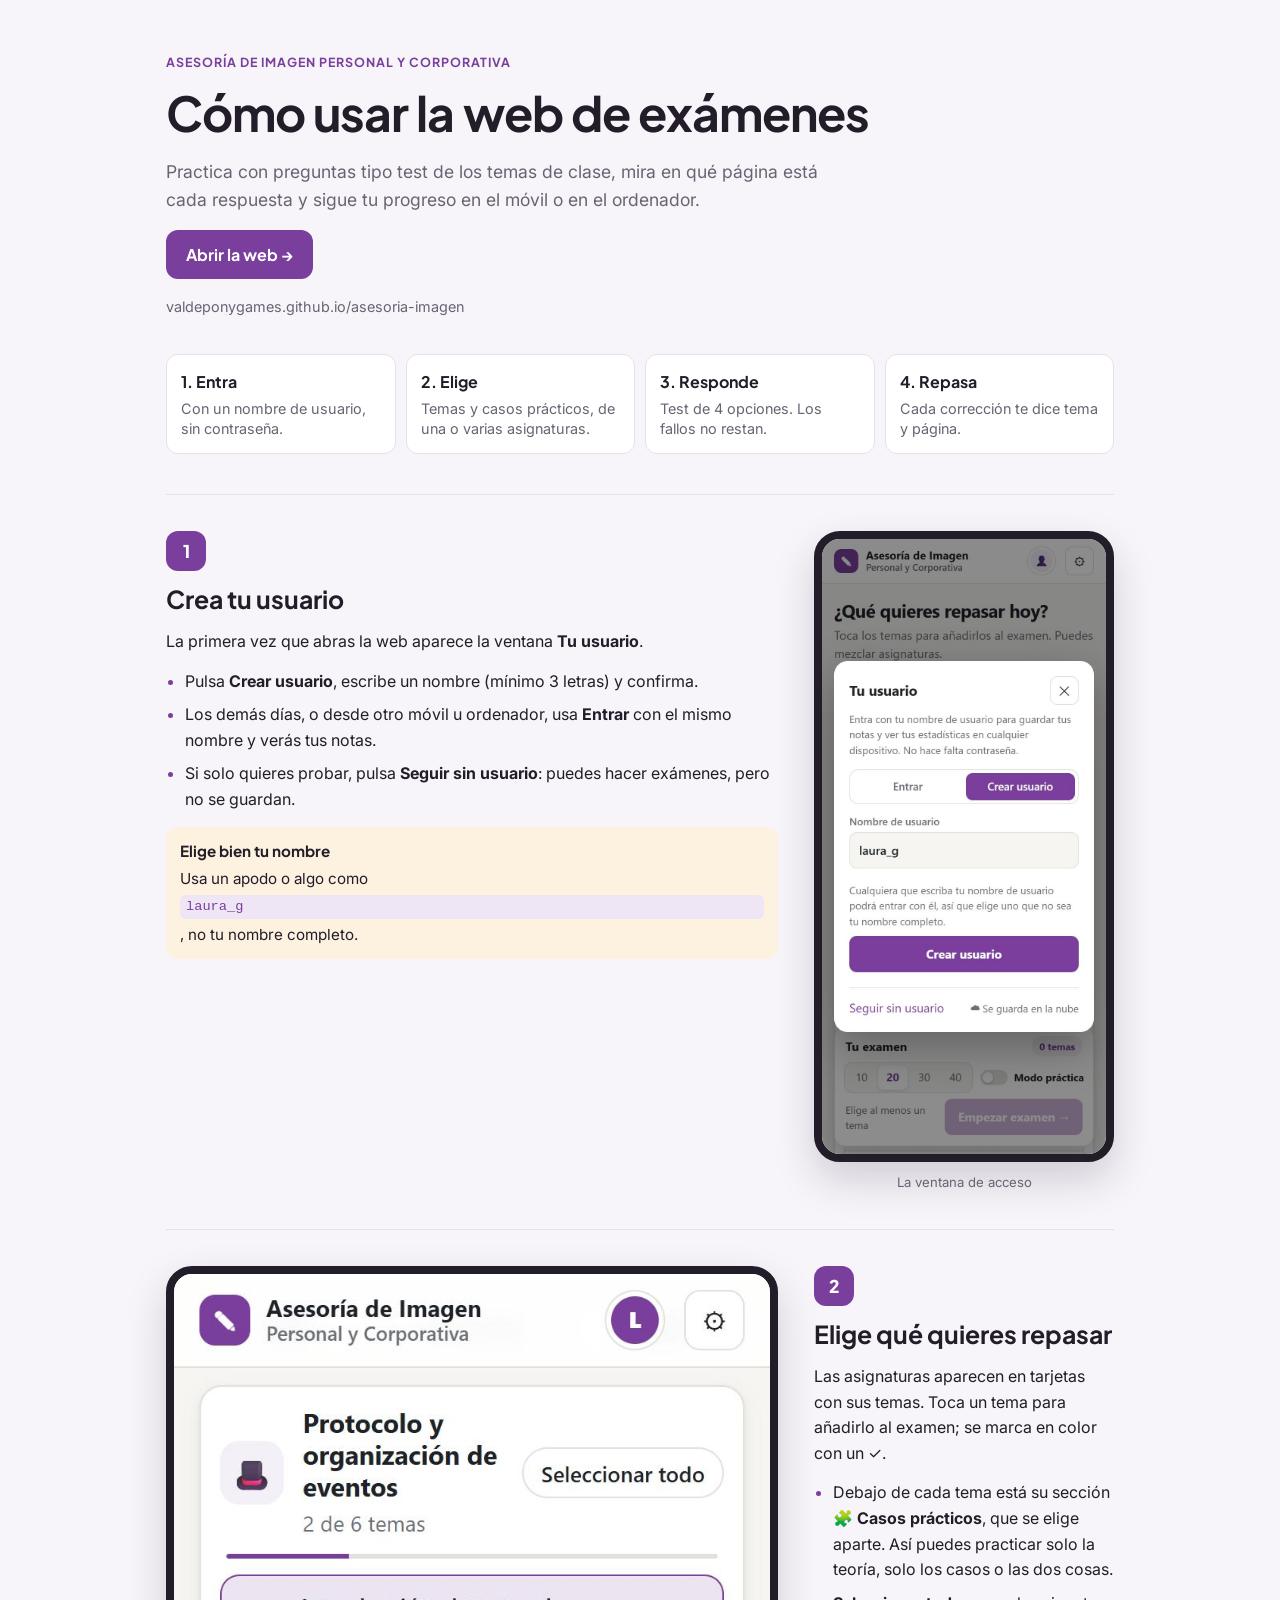
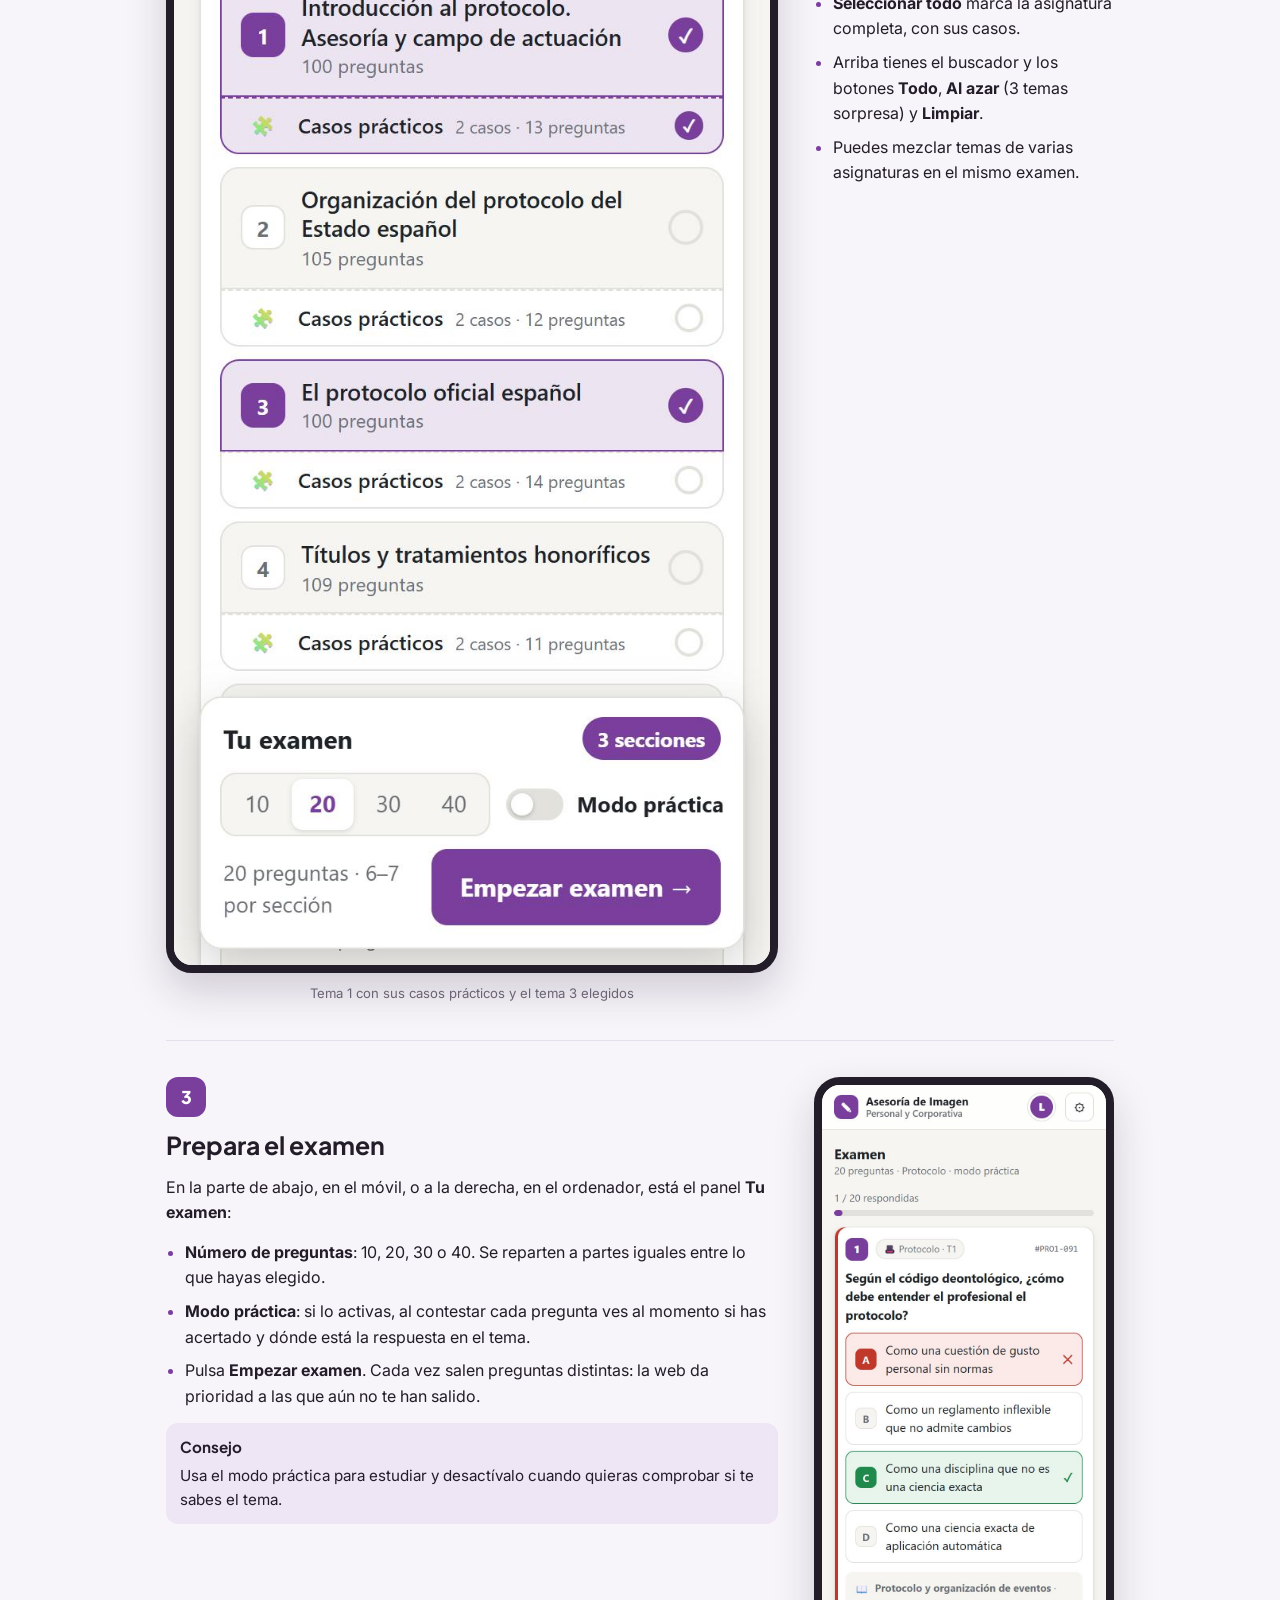
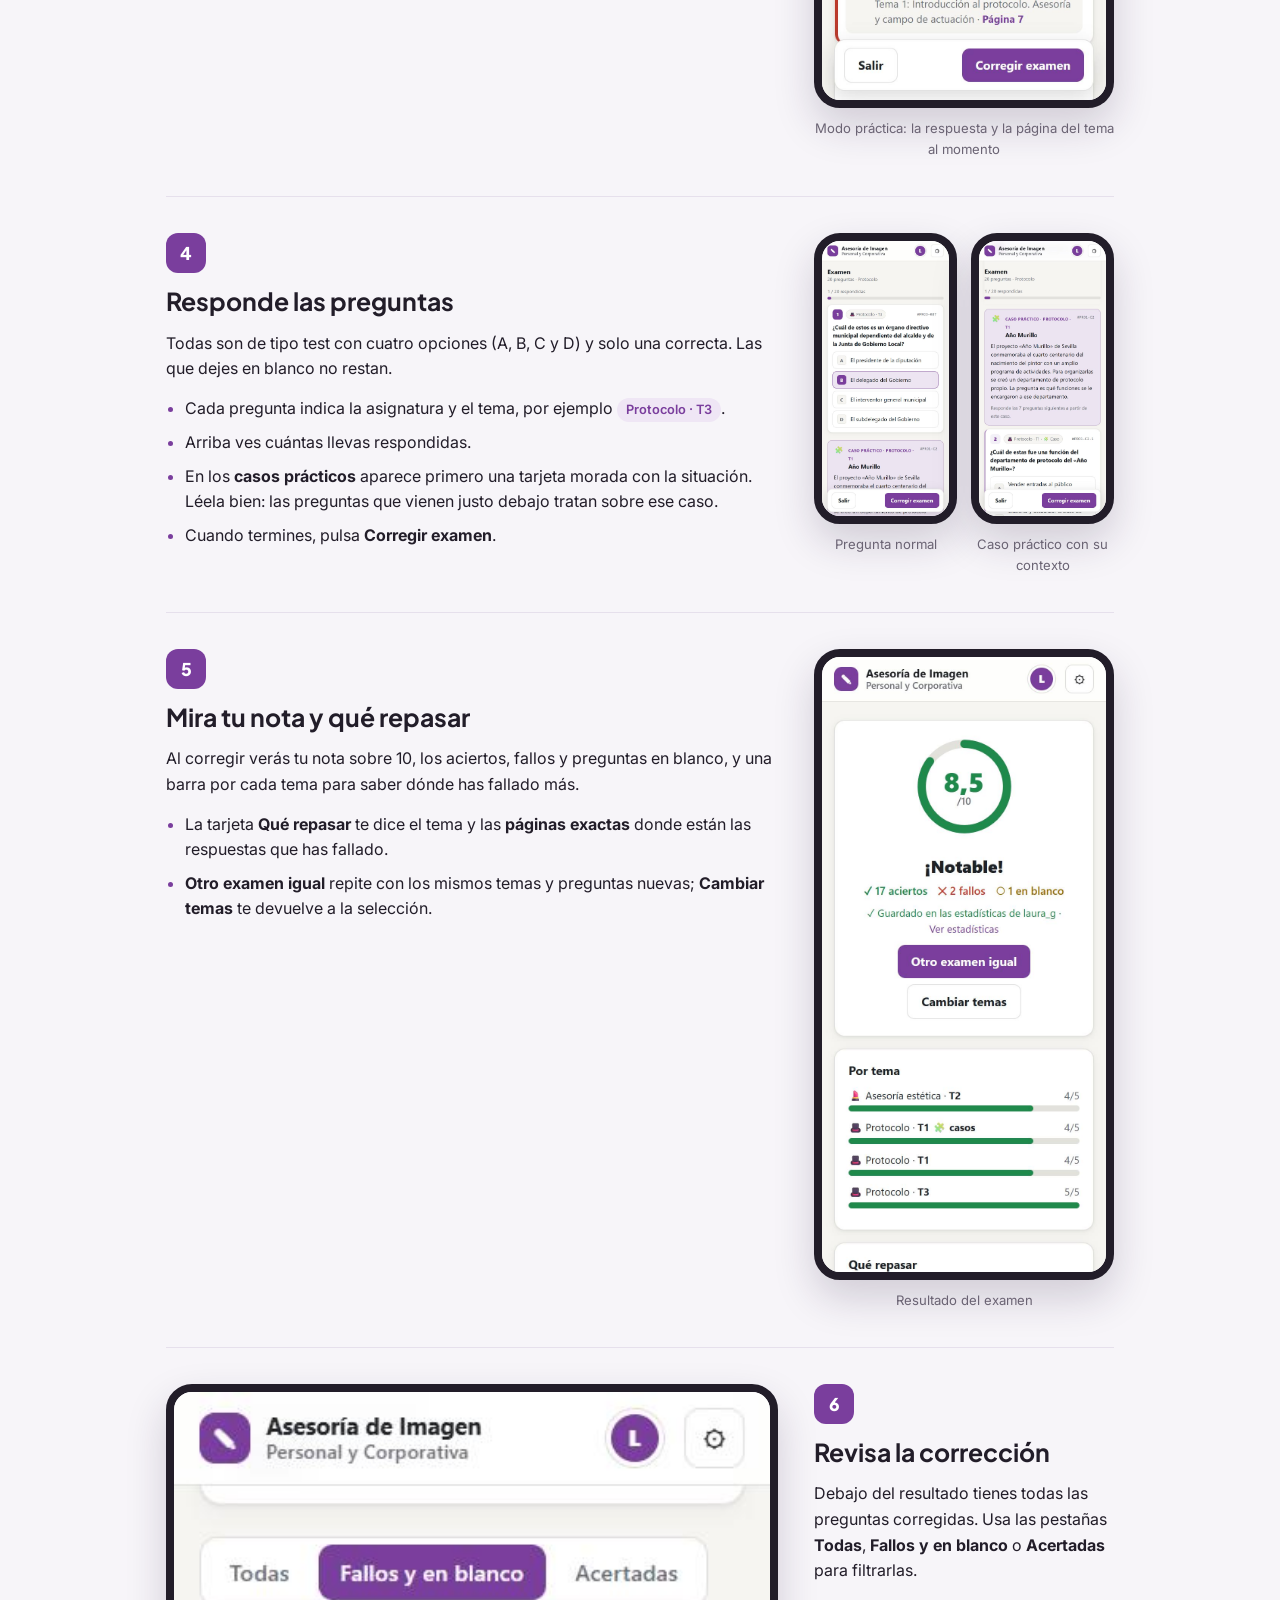
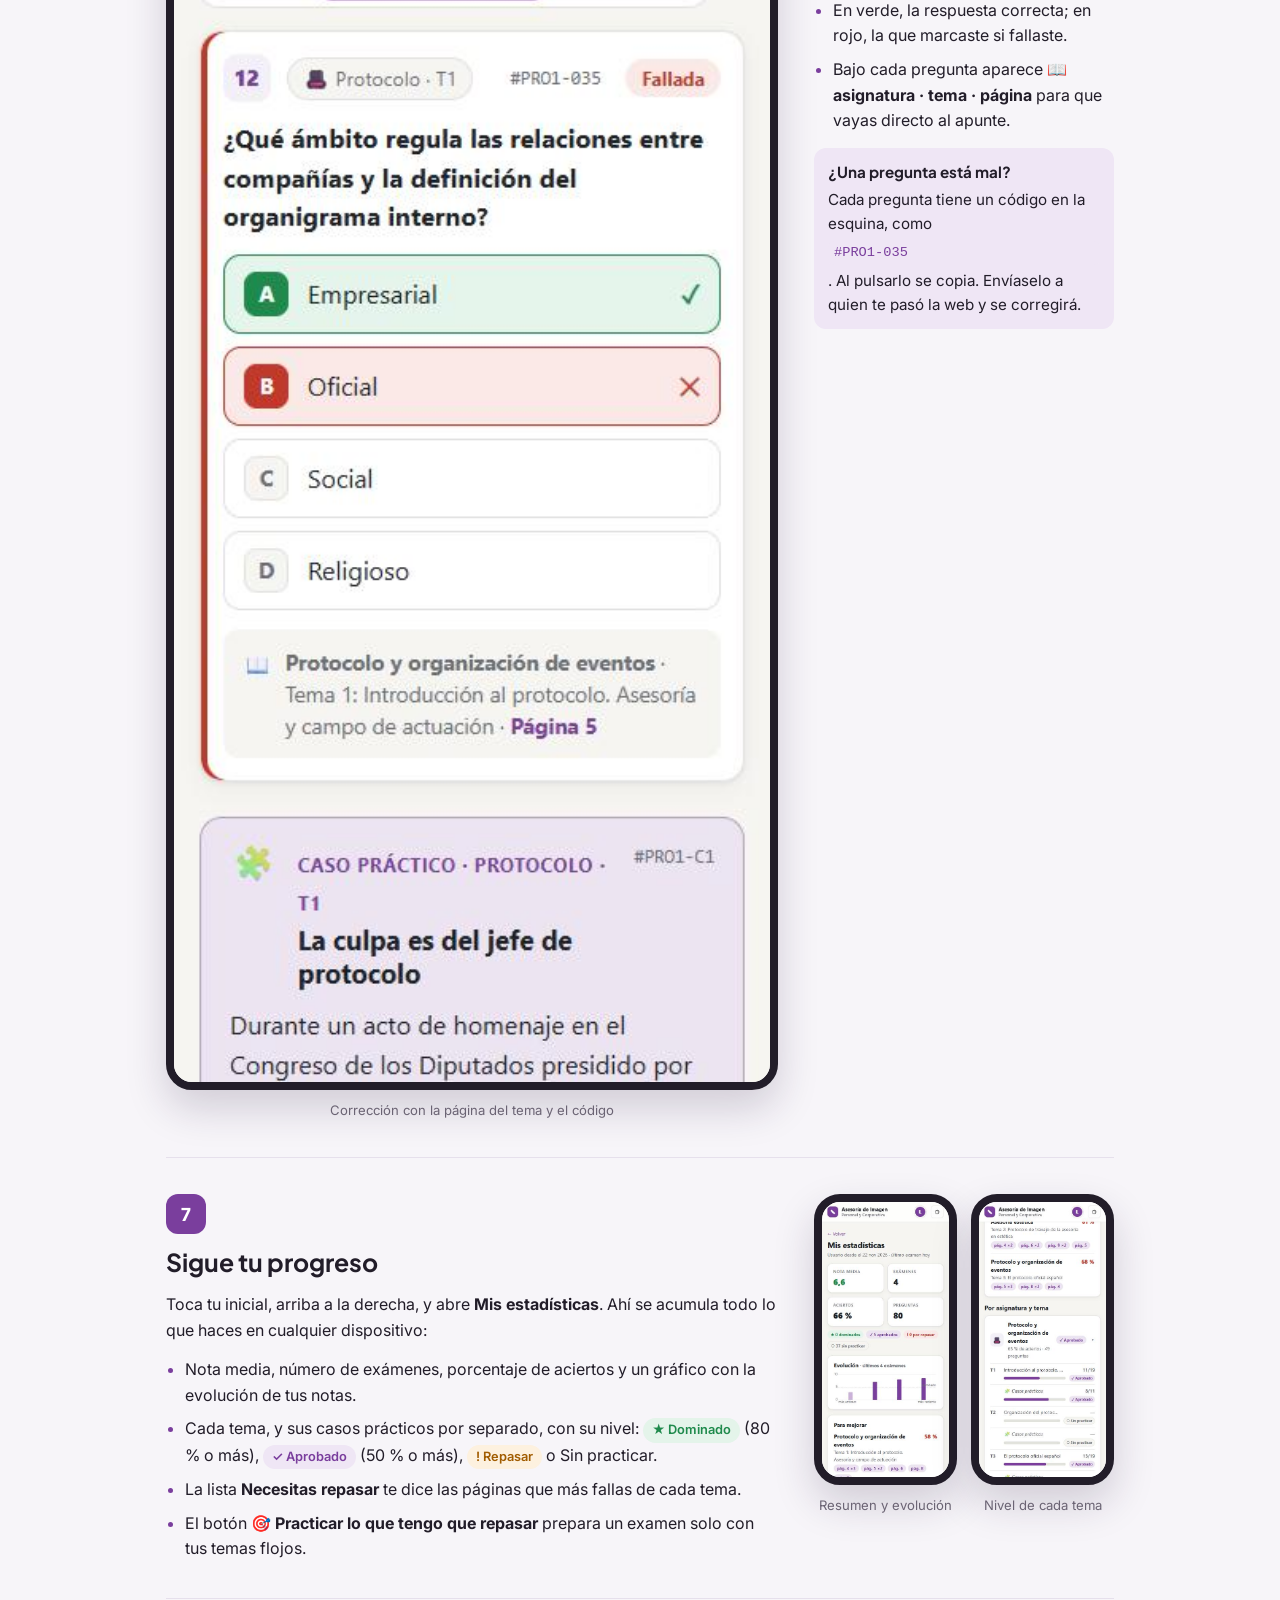
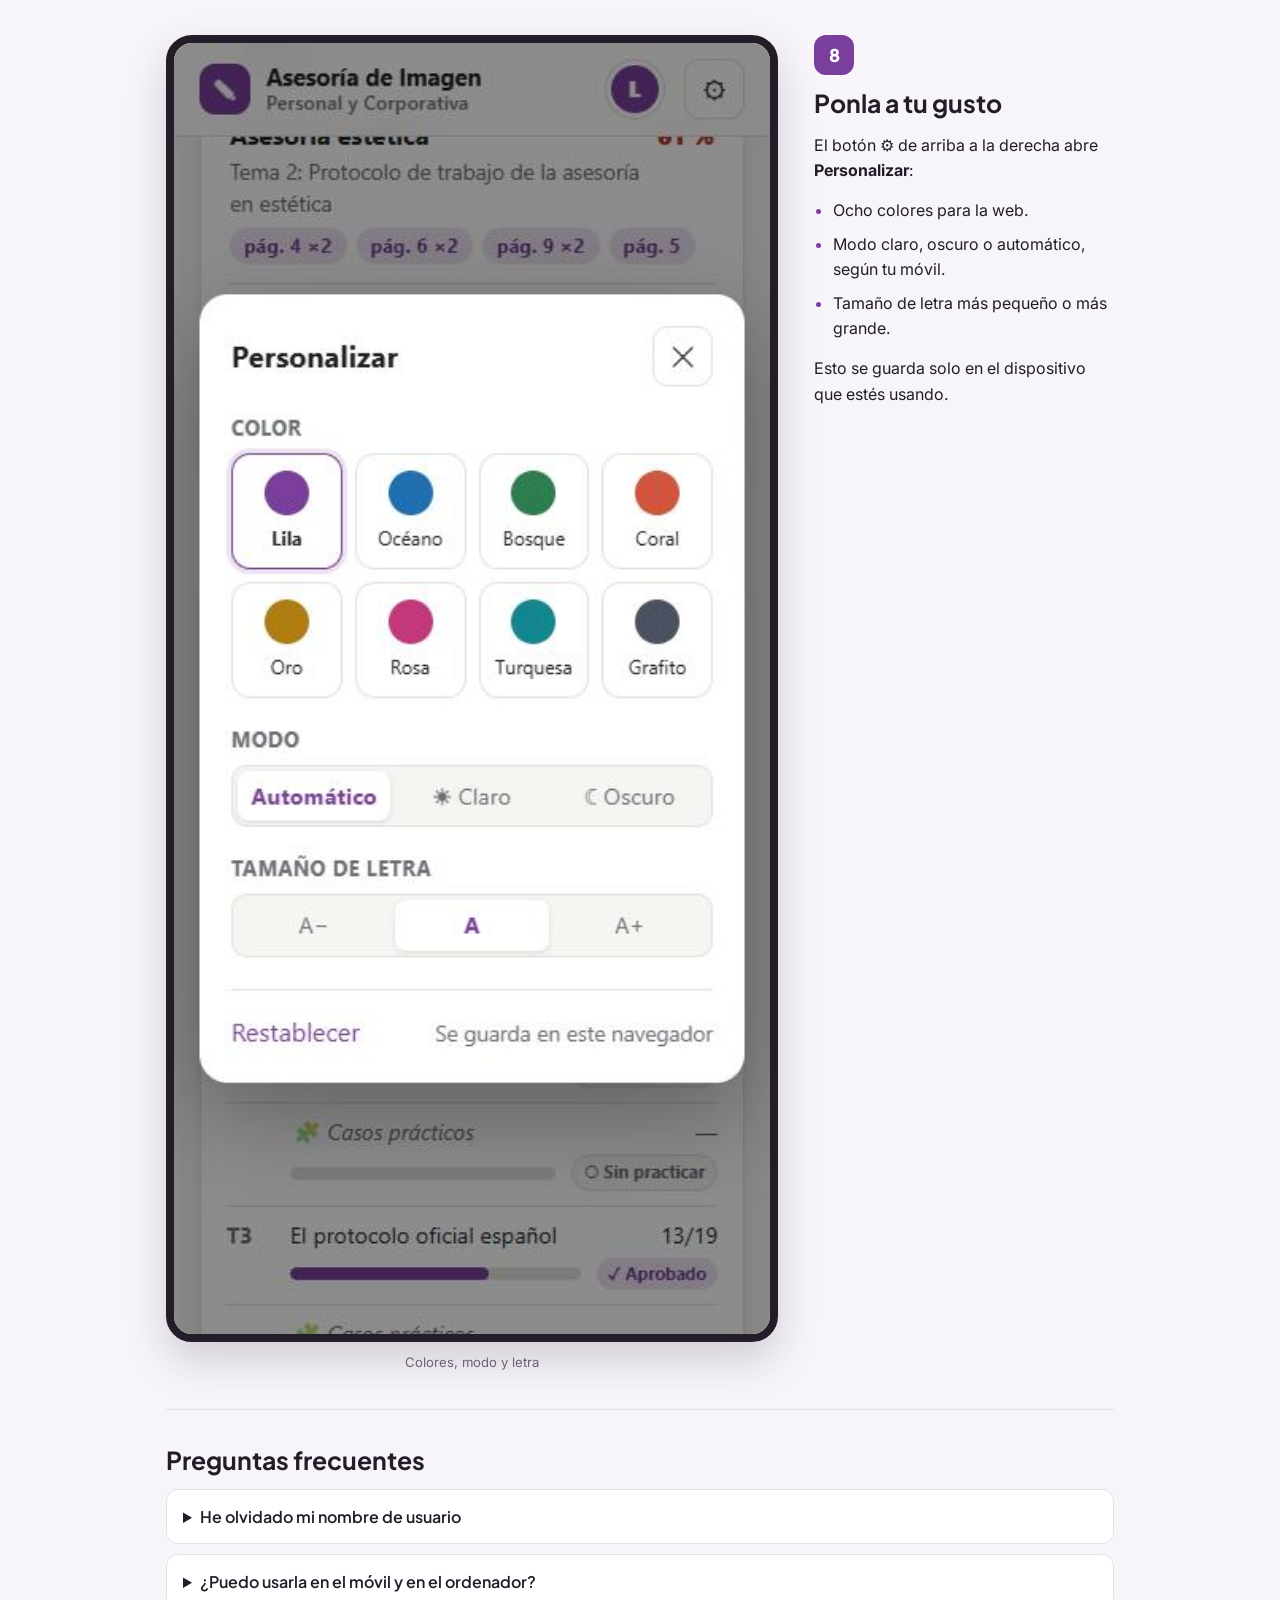
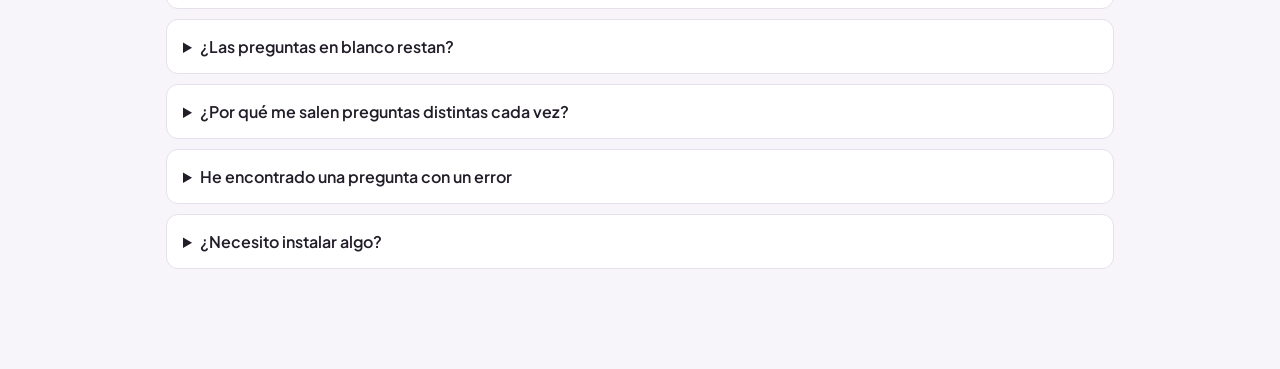
==== commit 7312f554: "Quitar la frase sobre que cualquiera puede entrar con tu usuario Co-Authored-By: Claude Opus 5.5 <no" ====
--- a/guia.html
+++ b/guia.html
@@ -108,6 +108,7 @@
         <li>Los demás días, o desde otro móvil u ordenador, usa <b>Entrar</b> con el mismo nombre y verás tus notas.</li>
         <li>Si solo quieres probar, pulsa <b>Seguir sin usuario</b>: puedes hacer exámenes, pero no se guardan.</li>
       </ul>
+      <div class="nota ojo"><b>Elige bien tu nombre</b>Usa un apodo o algo como <span class="k">laura_g</span>, no tu nombre completo.</div>
     </div>
     <figure class="shot"><img src="[data-uri]" alt="Ventana para crear el usuario"><figcaption>La ventana de acceso</figcaption></figure>
   </section>
